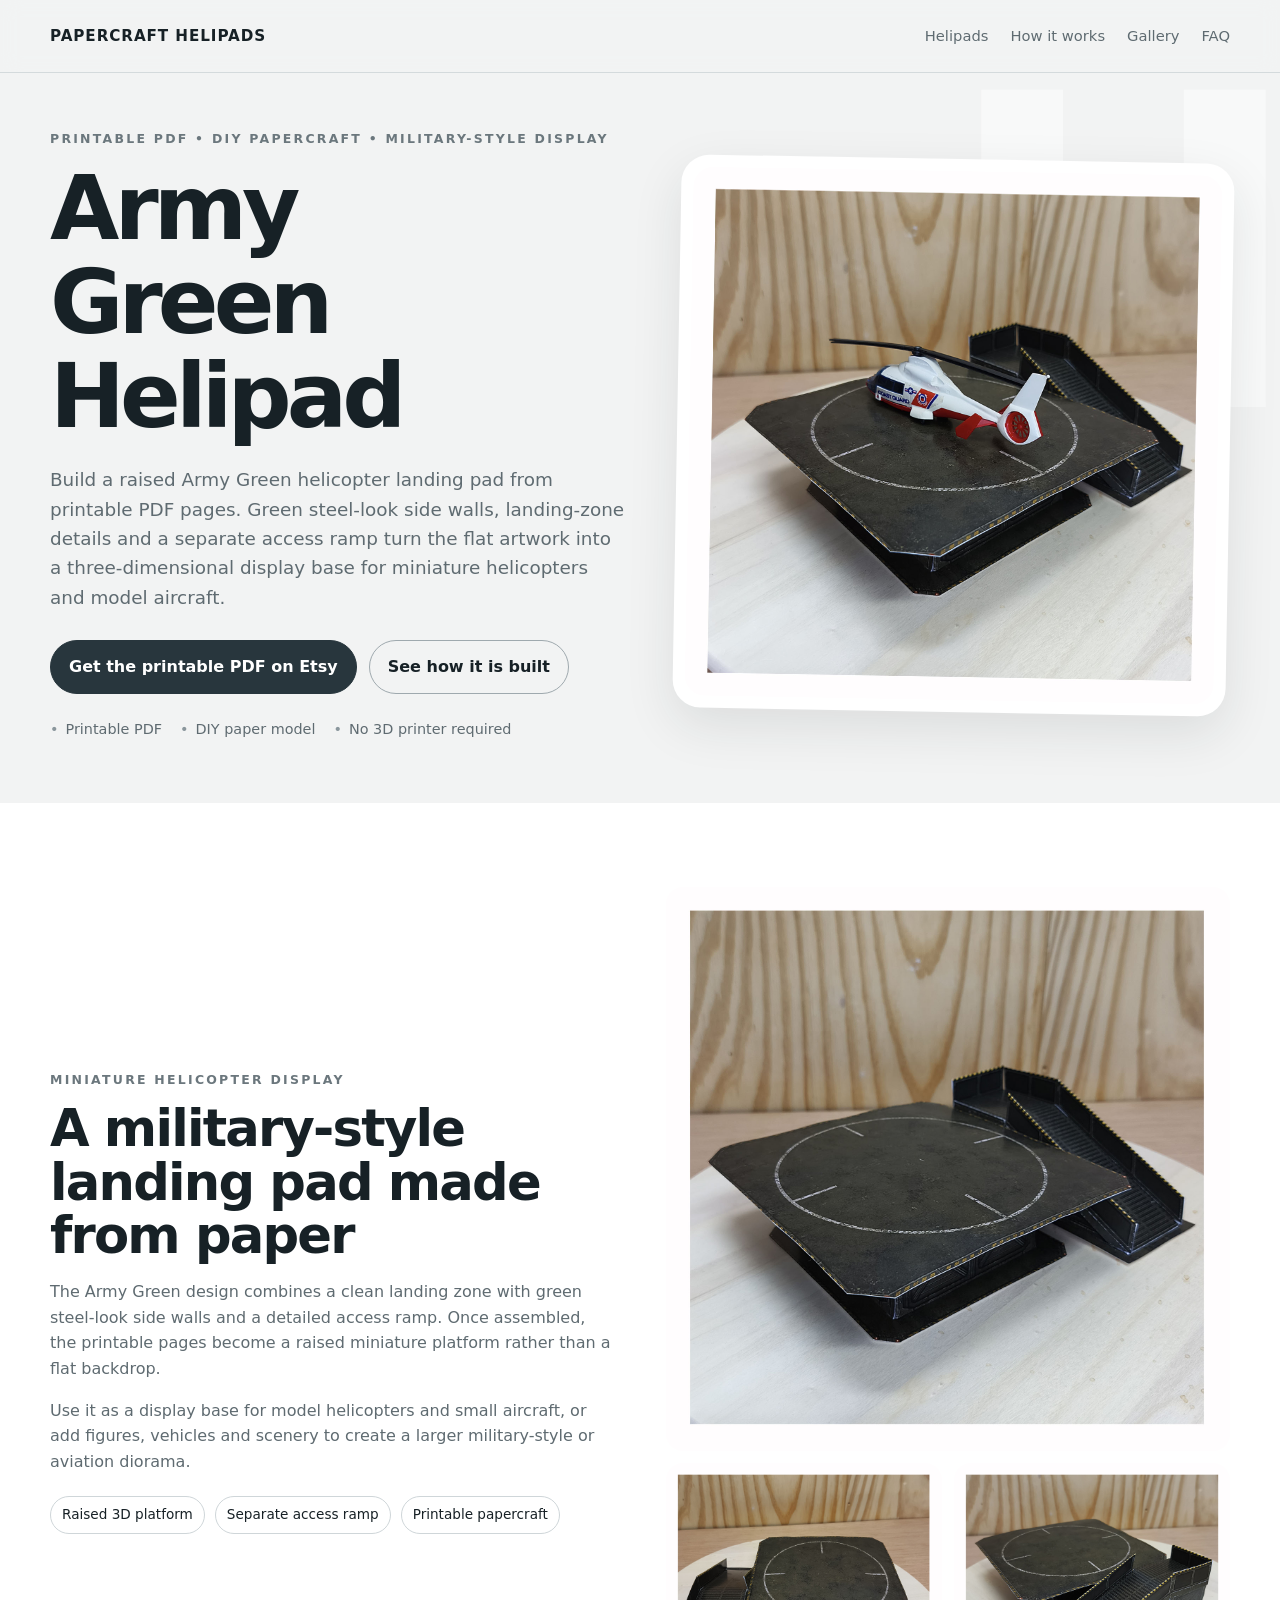
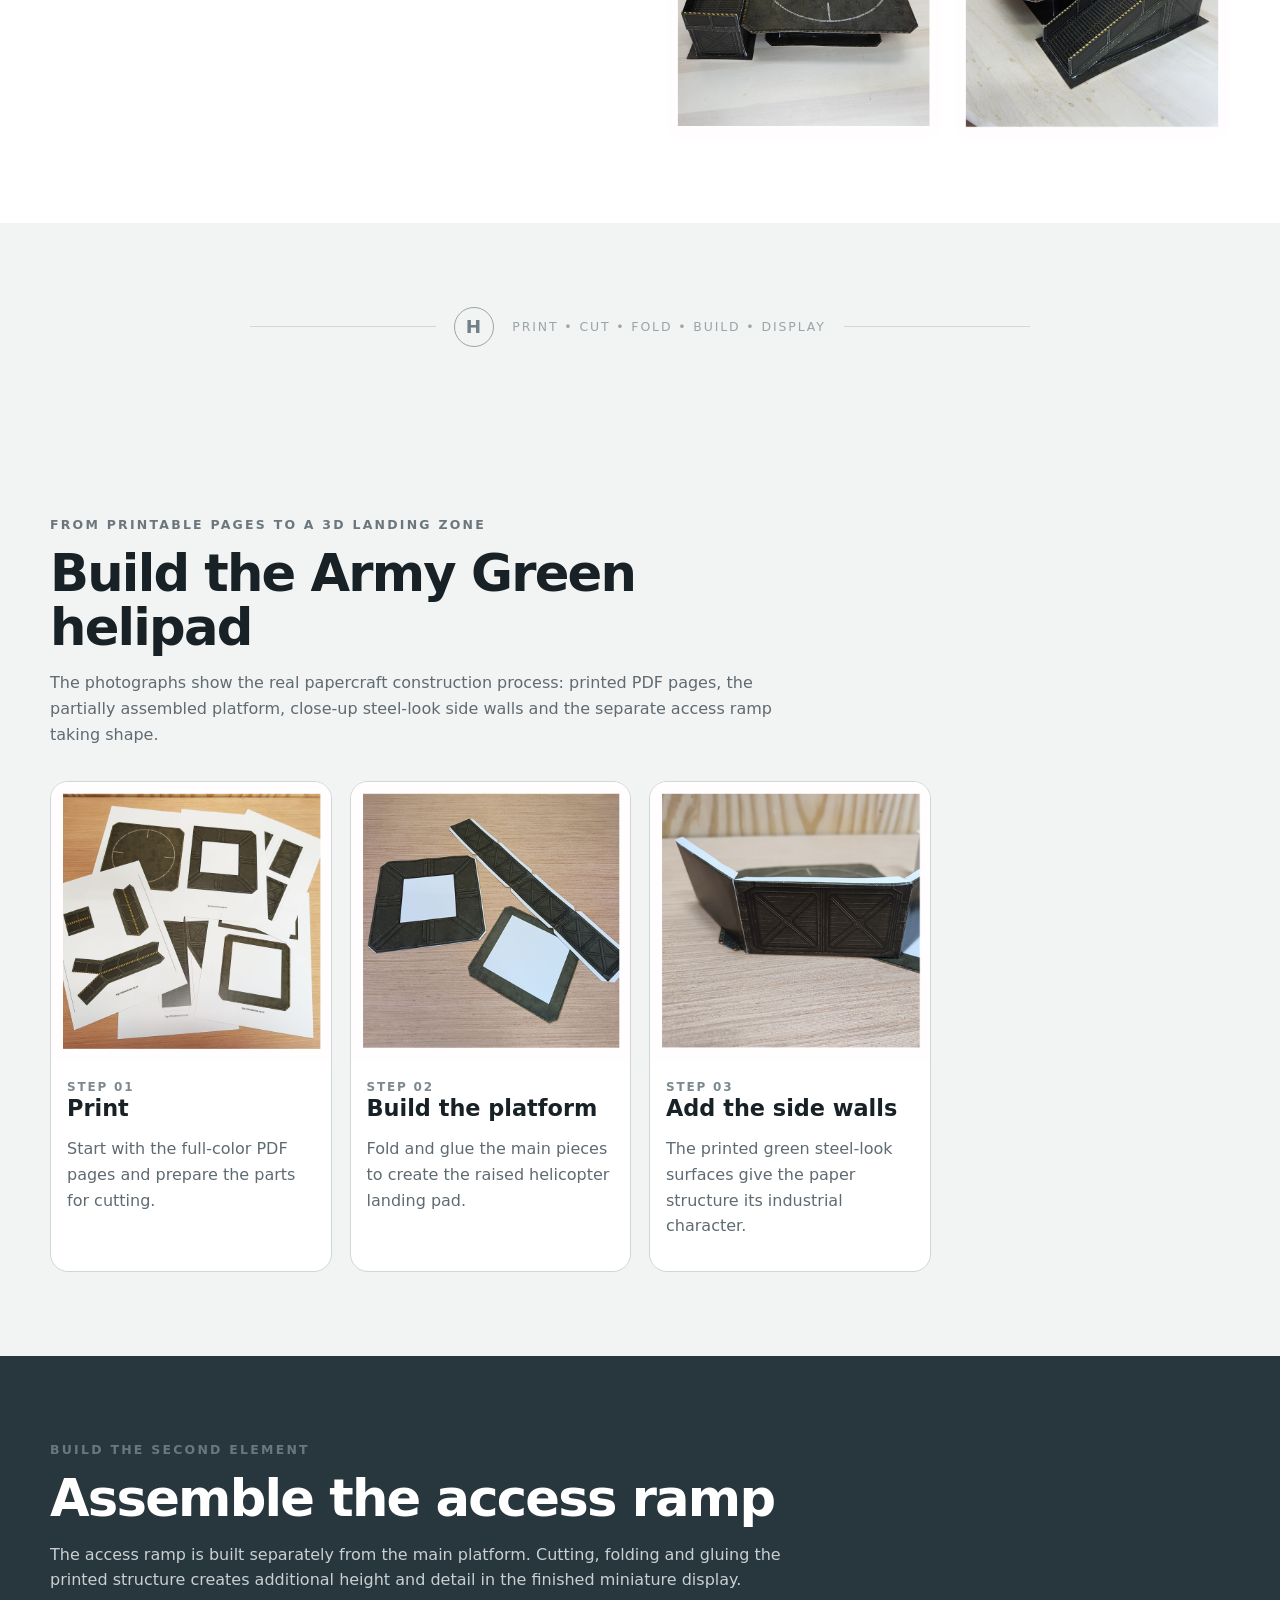
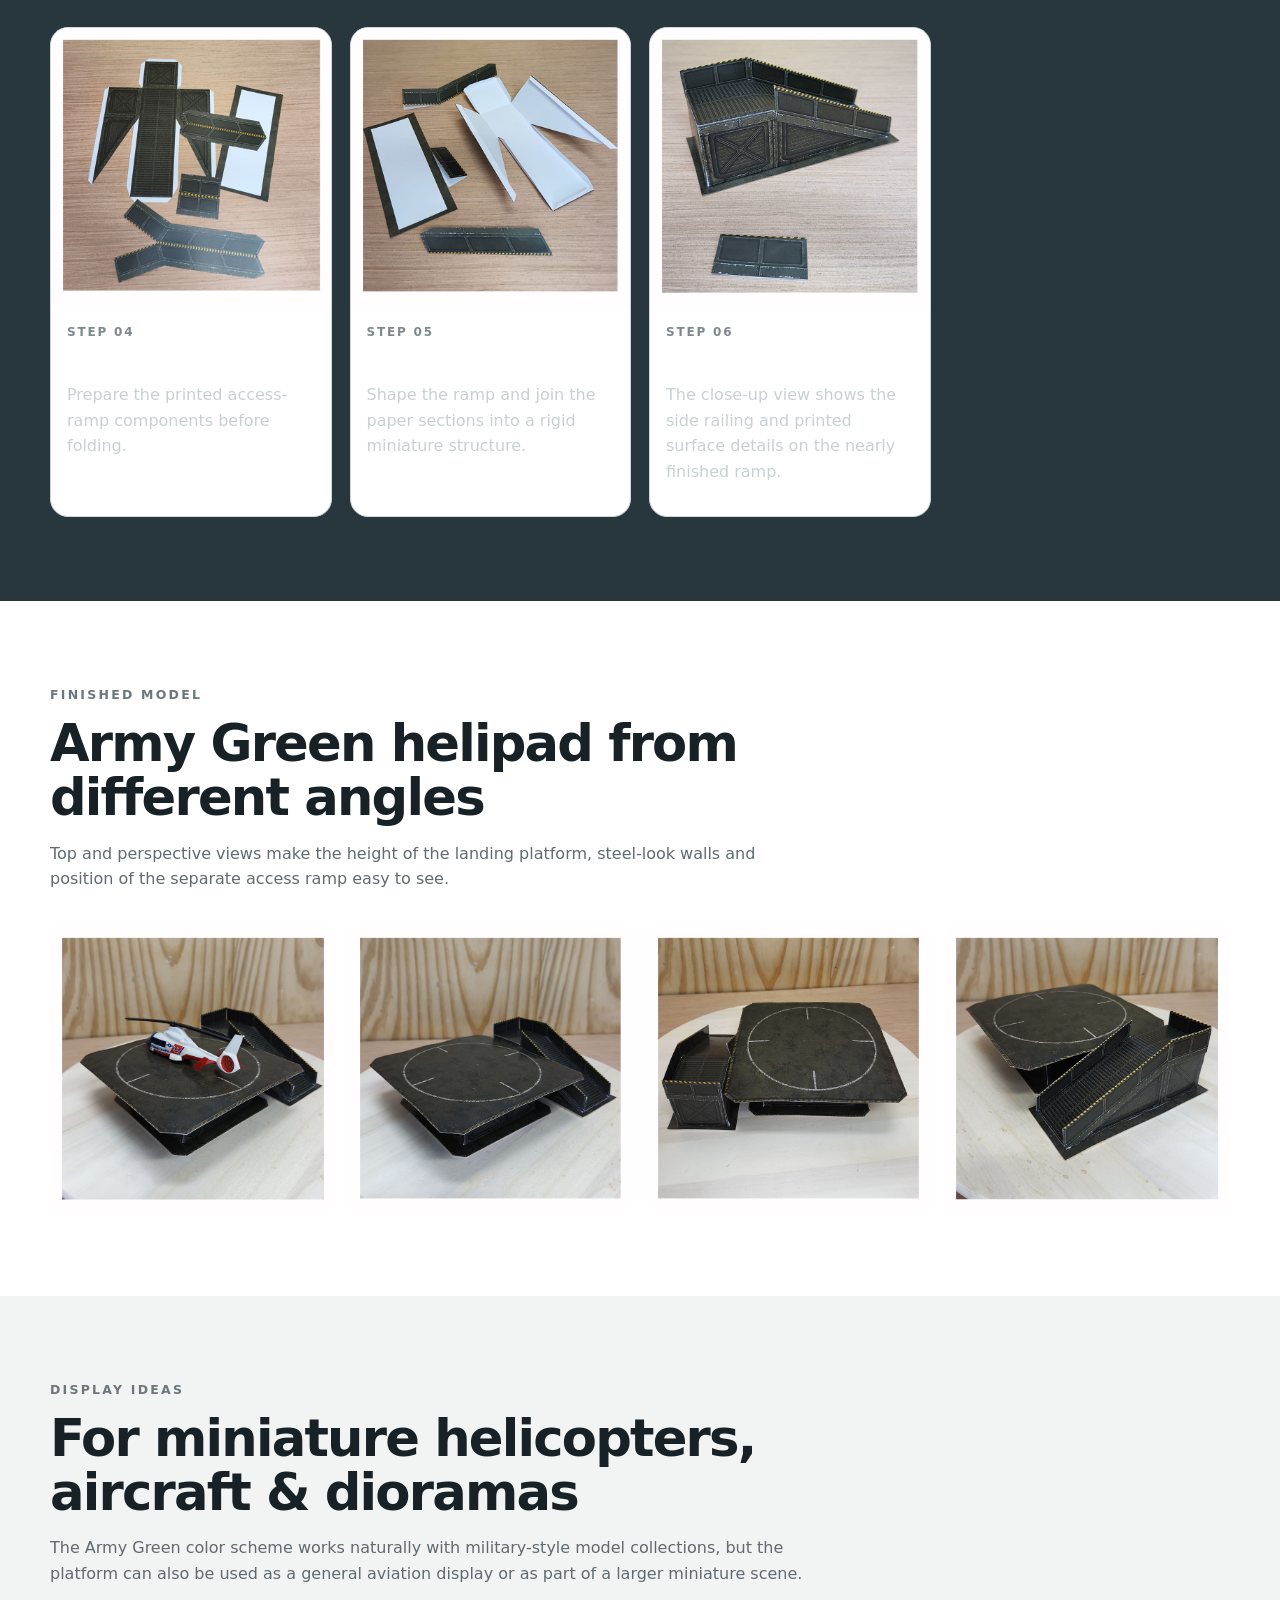
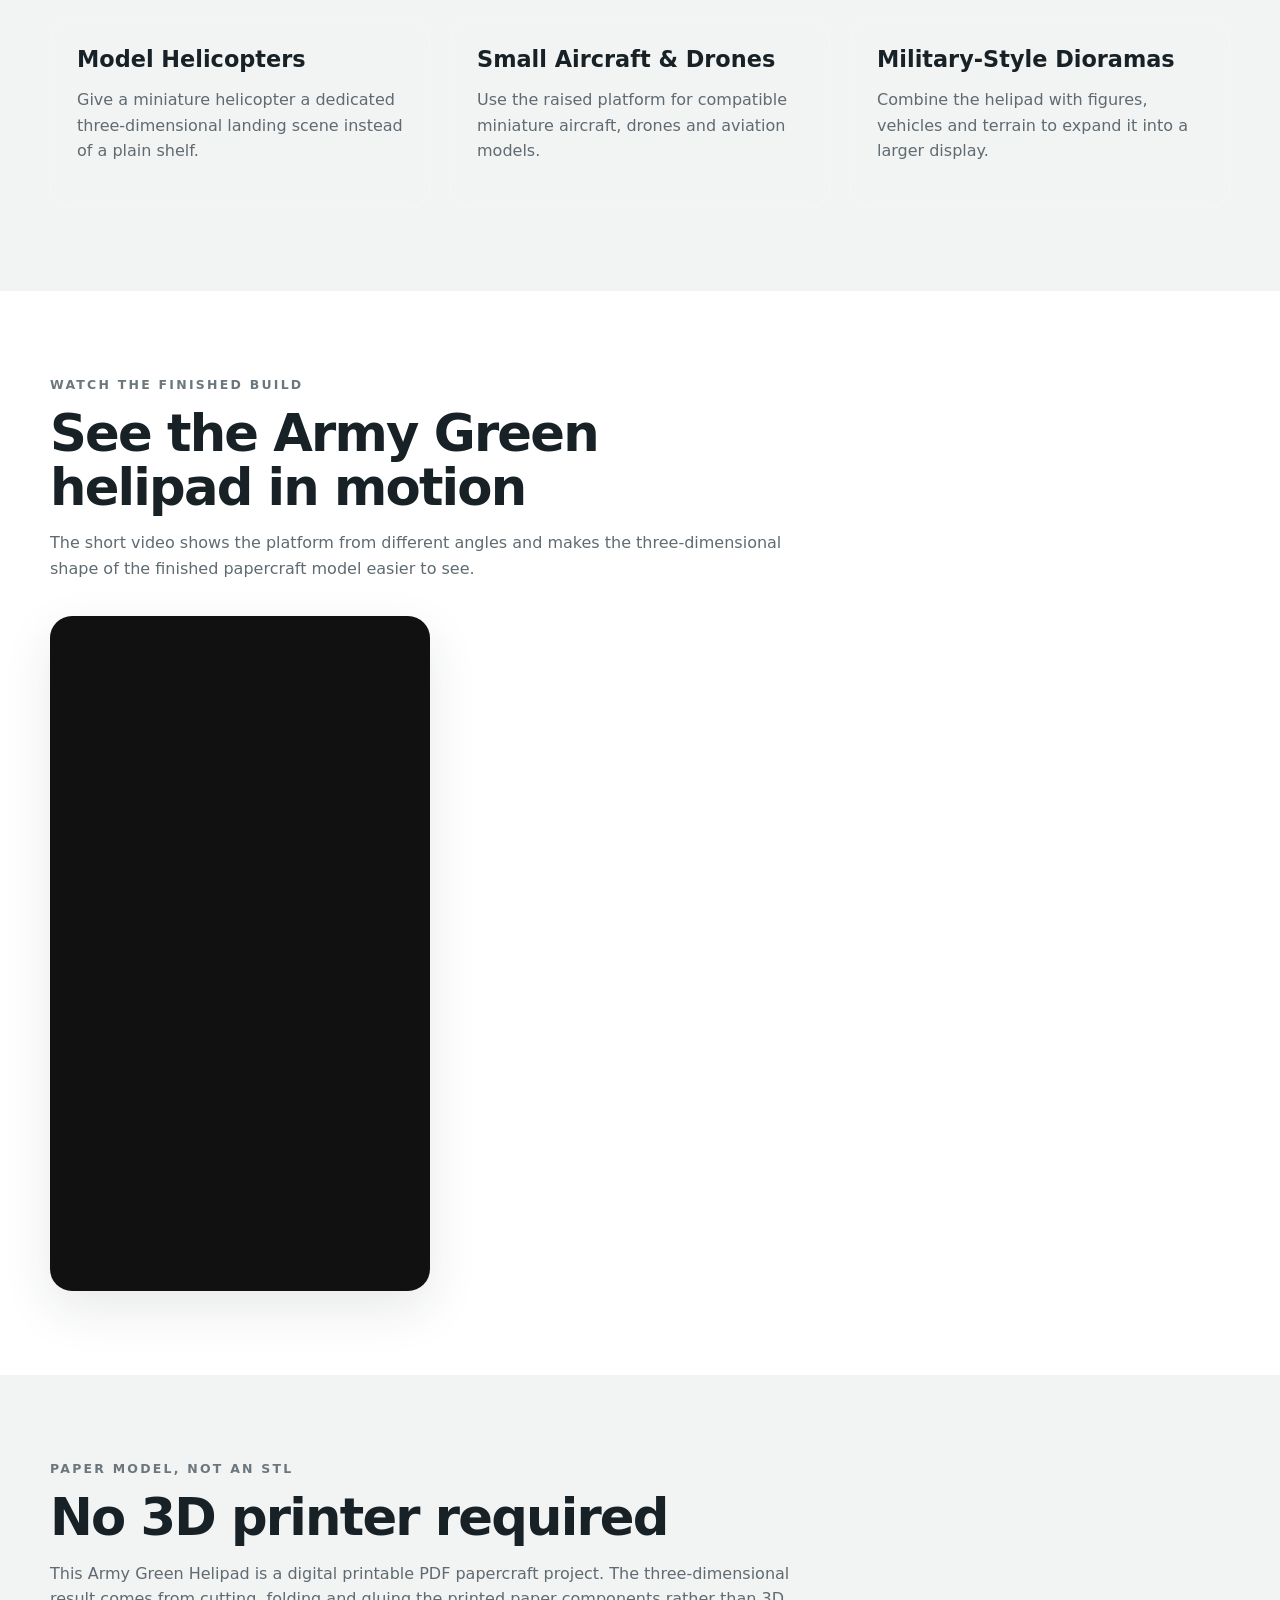
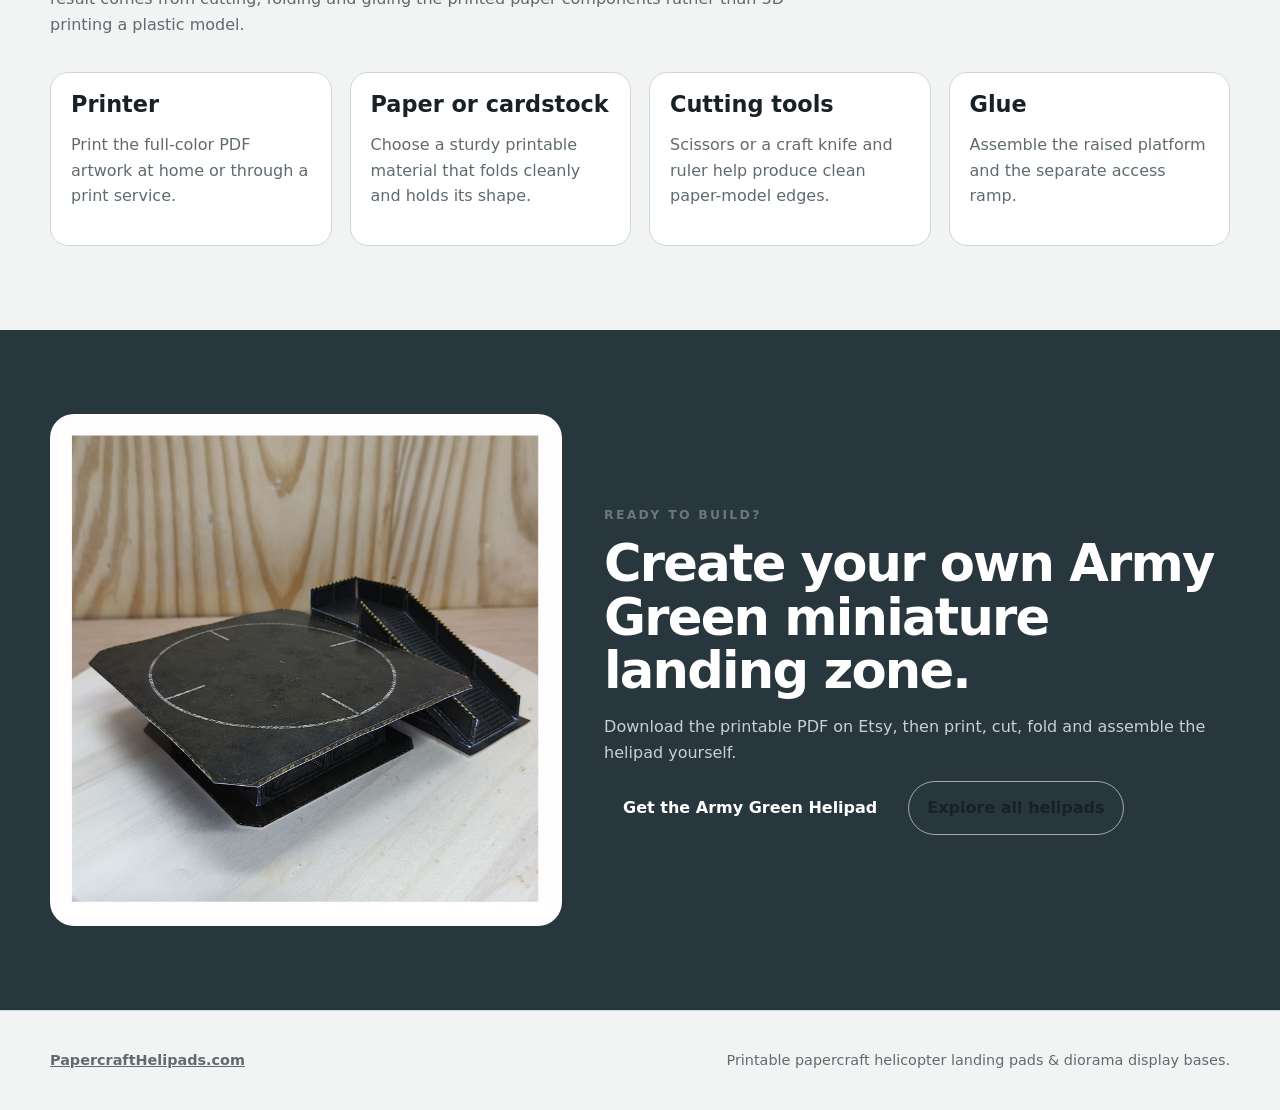
==== army-green-helipad.html @ 9b1f6179 "Add files via upload" ====
<!doctype html>
<html lang="en">
<head>
  <meta charset="utf-8">
  <meta name="viewport" content="width=device-width, initial-scale=1">
  <title>Army Green Helipad | Printable Military-Style Papercraft Landing Pad</title>
  <meta name="description" content="Build an Army Green printable papercraft helipad with a raised steel-look platform and access ramp. DIY miniature helicopter landing pad and display base.">
  <link rel="canonical" href="https://papercrafthelipads.com/army-green-helipad.html">
  <meta name="robots" content="index,follow,max-image-preview:large">
  <meta property="og:title" content="Army Green Helipad | Printable Papercraft Landing Pad">
  <meta property="og:description" content="Print, cut and build an Army Green military-style helipad for miniature helicopters, aircraft and diorama displays.">
  <meta property="og:type" content="article">
  <meta property="og:url" content="https://papercrafthelipads.com/army-green-helipad.html">
  <meta property="og:image" content="https://papercrafthelipads.com/army-green-helipad-diorama-helicopter.jpg">
  <link rel="stylesheet" href="styles.css">
</head>
<body>
<header class="site-header">
  <div class="container nav">
    <a class="brand" href="index.html">Papercraft Helipads</a>
    <nav class="nav-links" aria-label="Primary navigation">
      <a href="index.html#designs">Helipads</a>
      <a href="#build">How it works</a>
      <a href="#gallery">Gallery</a>
      <a href="index.html#faq">FAQ</a>
    </nav>
  </div>
</header>

<main id="top">
  <section class="hero">
    <div class="container hero-grid">
      <div>
        <p class="eyebrow">Printable PDF • DIY Papercraft • Military-Style Display</p>
        <h1>Army Green Helipad</h1>
        <p class="lead">Build a raised Army Green helicopter landing pad from printable PDF pages. Green steel-look side walls, landing-zone details and a separate access ramp turn the flat artwork into a three-dimensional display base for miniature helicopters and model aircraft.</p>
        <div class="actions">
          <a class="button" href="https://3dshoeboxdiorama.etsy.com/listing/4539599032/army-green-helipad-display-base" target="_blank" rel="noopener">Get the printable PDF on Etsy</a>
          <a class="button secondary" href="#build">See how it is built</a>
        </div>
        <div class="trust-row"><span>Printable PDF</span><span>DIY paper model</span><span>No 3D printer required</span></div>
      </div>
      <div class="hero-card">
        <img src="army-green-helipad-diorama-helicopter.jpg" alt="Completed Army Green helipad diorama with a red and white Coast Guard helicopter displayed on the landing platform" width="1600" height="1600" fetchpriority="high">
      </div>
    </div>
  </section>

  <section class="section white">
    <div class="container product">
      <div class="product-copy">
        <p class="eyebrow">Miniature helicopter display</p>
        <h2>A military-style landing pad made from paper</h2>
        <p class="muted">The Army Green design combines a clean landing zone with green steel-look side walls and a detailed access ramp. Once assembled, the printable pages become a raised miniature platform rather than a flat backdrop.</p>
        <p class="muted">Use it as a display base for model helicopters and small aircraft, or add figures, vehicles and scenery to create a larger military-style or aviation diorama.</p>
        <div class="specs"><span class="pill">Raised 3D platform</span><span class="pill">Separate access ramp</span><span class="pill">Printable papercraft</span></div>
      </div>
      <div class="product-media">
        <img class="feature" src="army-green-helicopter-display-base.jpg" alt="Completed Army Green helicopter display base with the access ramp positioned behind the raised helipad for a clear 3D view" loading="lazy" width="1600" height="1600">
        <img src="military-helipad-papercraft-top-view.jpg" alt="Top view of the completed Army Green military-style papercraft helipad and access ramp" loading="lazy" width="1600" height="1600">
        <img src="miniature-military-helicopter-landing-pad.jpg" alt="Completed miniature military-style helicopter landing pad with the raised platform and access ramp shown in a detailed 3D view" loading="lazy" width="1600" height="1600">
      </div>
    </div>
  </section>

  <div class="section"><div class="container helipad-divider"><span class="h-mark">H</span><span>Print • Cut • Fold • Build • Display</span></div></div>

  <section class="section" id="build">
    <div class="container">
      <div class="section-intro">
        <p class="eyebrow">From printable pages to a 3D landing zone</p>
        <h2>Build the Army Green helipad</h2>
        <p class="muted">The photographs show the real papercraft construction process: printed PDF pages, the partially assembled platform, close-up steel-look side walls and the separate access ramp taking shape.</p>
      </div>
      <div class="steps">
        <article class="step">
          <img src="diy-army-green-helipad-building-step-1.jpg" alt="Printed Army Green helipad PDF pages on a brown wooden desk ready for the DIY papercraft build" loading="lazy" width="1600" height="1600">
          <div class="step-copy"><div class="step-no">STEP 01</div><h3>Print</h3><p class="muted">Start with the full-color PDF pages and prepare the parts for cutting.</p></div>
        </article>
        <article class="step">
          <img src="diy-army-green-helipad-building-step-2.jpg" alt="Partially assembled Army Green papercraft helipad without the detachable access ramp" loading="lazy" width="1600" height="1600">
          <div class="step-copy"><div class="step-no">STEP 02</div><h3>Build the platform</h3><p class="muted">Fold and glue the main pieces to create the raised helicopter landing pad.</p></div>
        </article>
        <article class="step">
          <img src="diy-army-green-helipad-building-step-3.jpg" alt="Close-up of the partially assembled Army Green helipad showing the detailed steel-look side walls" loading="lazy" width="1600" height="1600">
          <div class="step-copy"><div class="step-no">STEP 03</div><h3>Add the side walls</h3><p class="muted">The printed green steel-look surfaces give the paper structure its industrial character.</p></div>
        </article>
      </div>
    </div>
  </section>

  <section class="section dark">
    <div class="container">
      <div class="section-intro">
        <p class="eyebrow">Build the second element</p>
        <h2>Assemble the access ramp</h2>
        <p class="muted">The access ramp is built separately from the main platform. Cutting, folding and gluing the printed structure creates additional height and detail in the finished miniature display.</p>
      </div>
      <div class="steps">
        <article class="step">
          <img src="diy-army-green-helipad-building-step-4.jpg" alt="Cut-out printable pieces for the Army Green helipad access ramp ready for folding and gluing" loading="lazy" width="1600" height="1600">
          <div class="step-copy"><div class="step-no">STEP 04</div><h3>Cut the ramp parts</h3><p class="muted">Prepare the printed access-ramp components before folding.</p></div>
        </article>
        <article class="step">
          <img src="diy-army-green-helipad-building-step-5.jpg" alt="Army Green helipad access ramp partially folded and glued during the papercraft build" loading="lazy" width="1600" height="1600">
          <div class="step-copy"><div class="step-no">STEP 05</div><h3>Fold & glue</h3><p class="muted">Shape the ramp and join the paper sections into a rigid miniature structure.</p></div>
        </article>
        <article class="step">
          <img src="diy-army-green-helipad-building-step-6.jpg" alt="Close-up of the nearly completed Army Green access ramp showing the detailed side railing" loading="lazy" width="1600" height="1600">
          <div class="step-copy"><div class="step-no">STEP 06</div><h3>Finish the details</h3><p class="muted">The close-up view shows the side railing and printed surface details on the nearly finished ramp.</p></div>
        </article>
      </div>
    </div>
  </section>

  <section class="section white" id="gallery">
    <div class="container">
      <div class="section-intro">
        <p class="eyebrow">Finished model</p>
        <h2>Army Green helipad from different angles</h2>
        <p class="muted">Top and perspective views make the height of the landing platform, steel-look walls and position of the separate access ramp easy to see.</p>
      </div>
      <div class="gallery">
        <img src="army-green-helipad-diorama-helicopter.jpg" alt="Completed Army Green helipad diorama with a red and white Coast Guard helicopter displayed on the landing platform" loading="lazy" width="1600" height="1600">
        <img src="army-green-helicopter-display-base.jpg" alt="Completed Army Green helicopter display base with the access ramp positioned behind the raised helipad for a clear 3D view" loading="lazy" width="1600" height="1600">
        <img src="military-helipad-papercraft-top-view.jpg" alt="Top view of the completed Army Green military-style papercraft helipad and access ramp" loading="lazy" width="1600" height="1600">
        <img src="miniature-military-helicopter-landing-pad.jpg" alt="Completed miniature military-style helicopter landing pad with the raised platform and access ramp shown in a detailed 3D view" loading="lazy" width="1600" height="1600">
      </div>
    </div>
  </section>

  <section class="section">
    <div class="container">
      <div class="section-intro">
        <p class="eyebrow">Display ideas</p>
        <h2>For miniature helicopters, aircraft & dioramas</h2>
        <p class="muted">The Army Green color scheme works naturally with military-style model collections, but the platform can also be used as a general aviation display or as part of a larger miniature scene.</p>
      </div>
      <div class="application-grid">
        <div class="application"><h3>Model Helicopters</h3><p class="muted">Give a miniature helicopter a dedicated three-dimensional landing scene instead of a plain shelf.</p></div>
        <div class="application"><h3>Small Aircraft & Drones</h3><p class="muted">Use the raised platform for compatible miniature aircraft, drones and aviation models.</p></div>
        <div class="application"><h3>Military-Style Dioramas</h3><p class="muted">Combine the helipad with figures, vehicles and terrain to expand it into a larger display.</p></div>
      </div>
    </div>
  </section>

  <section class="section white">
    <div class="container">
      <div class="section-intro">
        <p class="eyebrow">Watch the finished build</p>
        <h2>See the Army Green helipad in motion</h2>
        <p class="muted">The short video shows the platform from different angles and makes the three-dimensional shape of the finished papercraft model easier to see.</p>
      </div>
      <div class="video-grid">
        <div class="video"><iframe src="https://www.youtube.com/embed/4K7mJKubByY" title="Army Green Helipad printable papercraft display video" loading="lazy" allowfullscreen></iframe></div>
      </div>
    </div>
  </section>

  <section class="section">
    <div class="container">
      <div class="section-intro">
        <p class="eyebrow">Paper model, not an STL</p>
        <h2>No 3D printer required</h2>
        <p class="muted">This Army Green Helipad is a digital printable PDF papercraft project. The three-dimensional result comes from cutting, folding and gluing the printed paper components rather than 3D printing a plastic model.</p>
      </div>
      <div class="tools">
        <div class="tool"><h3>Printer</h3><p class="muted">Print the full-color PDF artwork at home or through a print service.</p></div>
        <div class="tool"><h3>Paper or cardstock</h3><p class="muted">Choose a sturdy printable material that folds cleanly and holds its shape.</p></div>
        <div class="tool"><h3>Cutting tools</h3><p class="muted">Scissors or a craft knife and ruler help produce clean paper-model edges.</p></div>
        <div class="tool"><h3>Glue</h3><p class="muted">Assemble the raised platform and the separate access ramp.</p></div>
      </div>
    </div>
  </section>

  <section class="section dark">
    <div class="container final-cta">
      <img src="army-green-helicopter-display-base.jpg" alt="Completed Army Green papercraft helicopter display base with raised platform and access ramp" loading="lazy" width="1600" height="1600">
      <div>
        <p class="eyebrow">Ready to build?</p>
        <h2>Create your own Army Green miniature landing zone.</h2>
        <p class="muted">Download the printable PDF on Etsy, then print, cut, fold and assemble the helipad yourself.</p>
        <div class="actions">
          <a class="button" href="https://3dshoeboxdiorama.etsy.com/listing/4539599032/army-green-helipad-display-base" target="_blank" rel="noopener">Get the Army Green Helipad</a>
          <a class="button secondary" href="index.html">Explore all helipads</a>
        </div>
      </div>
    </div>
  </section>
</main>

<footer class="site-footer">
  <div class="container footer-row">
    <strong><a href="index.html">PapercraftHelipads.com</a></strong>
    <span>Printable papercraft helicopter landing pads & diorama display bases.</span>
  </div>
</footer>
</body>
</html>
---- styles.css ----
:root{
  --bg:#F2F3F3;
  --surface:#ffffff;
  --ink:#172126;
  --muted:#5f6b71;
  --line:#cfd6d9;
  --accent:#e6b64f;
  --deep:#28363d;
  --max:1180px;
  --radius:22px;
  --shadow:0 18px 50px rgba(25,36,42,.10);
}
*{box-sizing:border-box}
html{scroll-behavior:smooth}
body{margin:0;font-family:Inter,ui-sans-serif,system-ui,-apple-system,BlinkMacSystemFont,"Segoe UI",sans-serif;background:var(--bg);color:var(--ink);line-height:1.6}
a{color:inherit}
img{display:block;max-width:100%;height:auto}
.container{width:min(var(--max),calc(100% - 32px));margin:0 auto}
.site-header{position:sticky;top:0;z-index:20;background:rgba(242,243,243,.92);backdrop-filter:blur(10px);border-bottom:1px solid rgba(207,214,217,.85)}
.nav{min-height:72px;display:flex;align-items:center;justify-content:space-between;gap:28px}
.brand{font-weight:900;letter-spacing:.06em;text-transform:uppercase;text-decoration:none;font-size:.95rem}
.nav-links{display:flex;gap:22px;flex-wrap:wrap;font-size:.92rem}
.nav-links a{text-decoration:none;color:var(--muted)}
.nav-links a:hover{color:var(--ink)}
.hero{padding:56px 0 62px;position:relative;overflow:hidden}
.hero:after{content:"H";position:absolute;right:-2vw;top:10px;font-size:min(34vw,440px);line-height:.8;font-weight:900;color:rgba(255,255,255,.52);z-index:-1}
.hero-grid{display:grid;grid-template-columns:1.02fr .98fr;gap:52px;align-items:center}
.eyebrow{text-transform:uppercase;letter-spacing:.18em;font-weight:800;font-size:.78rem;color:#6b777d;margin:0 0 12px}
h1,h2,h3{line-height:1.05;margin-top:0}
h1{font-size:clamp(3.1rem,7vw,6.4rem);letter-spacing:-.055em;margin-bottom:22px;max-width:8ch}
h2{font-size:clamp(2rem,4vw,3.6rem);letter-spacing:-.035em;margin-bottom:16px}
h3{font-size:1.4rem;margin-bottom:10px}
.lead{font-size:1.15rem;color:var(--muted);max-width:650px;margin-bottom:28px}
.actions{display:flex;gap:12px;flex-wrap:wrap}
.button{display:inline-flex;align-items:center;justify-content:center;gap:8px;padding:13px 18px;border-radius:999px;background:var(--deep);color:#fff;text-decoration:none;font-weight:800;border:1px solid var(--deep)}
.button.secondary{background:transparent;color:var(--ink);border-color:#9fa9ae}
.button:hover{transform:translateY(-1px)}
.hero-card{background:var(--surface);padding:12px;border-radius:28px;box-shadow:var(--shadow);transform:rotate(1deg)}
.hero-card img{border-radius:20px;aspect-ratio:1/1;object-fit:cover}
.trust-row{display:flex;gap:18px;flex-wrap:wrap;margin-top:24px;color:var(--muted);font-size:.9rem}
.trust-row span:before{content:"•";margin-right:7px;color:#8a969c}
.section{padding:84px 0}
.section.white{background:var(--surface)}
.section.dark{background:var(--deep);color:#fff}
.section.dark .muted{color:#c8d0d4}
.section-intro{max-width:760px;margin-bottom:34px}
.muted{color:var(--muted)}
.design-grid{display:grid;grid-template-columns:repeat(3,1fr);gap:22px}
.card{background:var(--surface);border:1px solid var(--line);border-radius:var(--radius);overflow:hidden;box-shadow:0 8px 22px rgba(25,36,42,.05)}
.card img{aspect-ratio:1/1;object-fit:cover}
.card-body{padding:22px}
.card-kicker{font-size:.74rem;text-transform:uppercase;letter-spacing:.15em;font-weight:800;color:#768288}
.card p{color:var(--muted);margin-bottom:18px}
.product{display:grid;grid-template-columns:1fr 1fr;gap:52px;align-items:center}
.product.reverse .product-copy{order:2}
.product.reverse .product-media{order:1}
.product-media{display:grid;grid-template-columns:1fr 1fr;gap:12px}
.product-media .feature{grid-column:1/-1}
.product-media img{border-radius:18px;background:var(--bg);aspect-ratio:1/1;object-fit:cover}
.specs{display:flex;flex-wrap:wrap;gap:10px;margin:22px 0}
.pill{border:1px solid var(--line);border-radius:999px;padding:7px 11px;font-size:.85rem;background:rgba(255,255,255,.65)}
.helipad-divider{display:flex;align-items:center;gap:18px;margin:0 auto;max-width:780px;color:#9aa5aa;font-size:.78rem;letter-spacing:.15em;text-transform:uppercase}
.helipad-divider:before,.helipad-divider:after{content:"";height:1px;flex:1;background:var(--line)}
.h-mark{width:40px;height:40px;border:1px solid #9aa5aa;border-radius:50%;display:grid;place-items:center;font-weight:900;font-size:1.15rem;color:#728087}
.steps{display:grid;grid-template-columns:repeat(4,1fr);gap:18px}
.step{background:var(--surface);border-radius:18px;overflow:hidden;border:1px solid var(--line)}
.step img{aspect-ratio:1/1;object-fit:cover}
.step-copy{padding:16px}
.step-no{font-size:.75rem;font-weight:900;letter-spacing:.15em;color:#7d898f}
.application-grid{display:grid;grid-template-columns:repeat(3,1fr);gap:20px}
.application{padding:26px;border:1px solid rgba(255,255,255,.18);border-radius:20px;background:rgba(255,255,255,.05)}
.gallery{display:grid;grid-template-columns:repeat(4,1fr);gap:12px}
.gallery img{aspect-ratio:1/1;object-fit:cover;border-radius:15px;background:#fff}
.video-grid{display:grid;grid-template-columns:repeat(3,1fr);gap:20px}
.video{background:#111;border-radius:22px;overflow:hidden;aspect-ratio:9/16;box-shadow:var(--shadow)}
.video iframe{width:100%;height:100%;border:0}
.tools{display:grid;grid-template-columns:repeat(4,1fr);gap:18px}
.tool{background:var(--surface);border:1px solid var(--line);border-radius:18px;padding:20px}
.faq{display:grid;gap:12px;max-width:900px}
details{background:var(--surface);border:1px solid var(--line);border-radius:16px;padding:17px 20px}
summary{font-weight:800;cursor:pointer}
details p{color:var(--muted);margin-bottom:0}
.final-cta{display:grid;grid-template-columns:.9fr 1.1fr;gap:42px;align-items:center}
.final-cta img{border-radius:24px;background:#fff}
.site-footer{padding:38px 0;border-top:1px solid var(--line);color:var(--muted);font-size:.9rem}
.footer-row{display:flex;justify-content:space-between;gap:20px;flex-wrap:wrap}
@media (max-width:900px){
  .hero-grid,.product,.final-cta{grid-template-columns:1fr}
  .product.reverse .product-copy,.product.reverse .product-media{order:initial}
  .design-grid,.video-grid{grid-template-columns:1fr}
  .steps,.gallery,.tools{grid-template-columns:repeat(2,1fr)}
  .application-grid{grid-template-columns:1fr}
  .hero{padding-top:34px}
  h1{max-width:10ch}
}
@media (max-width:600px){
  .nav{align-items:flex-start;padding:18px 0;flex-direction:column}
  .nav-links{gap:14px}
  .section{padding:62px 0}
  .product-media{grid-template-columns:1fr}
  .product-media .feature{grid-column:auto}
  .steps,.gallery,.tools{grid-template-columns:1fr}
}
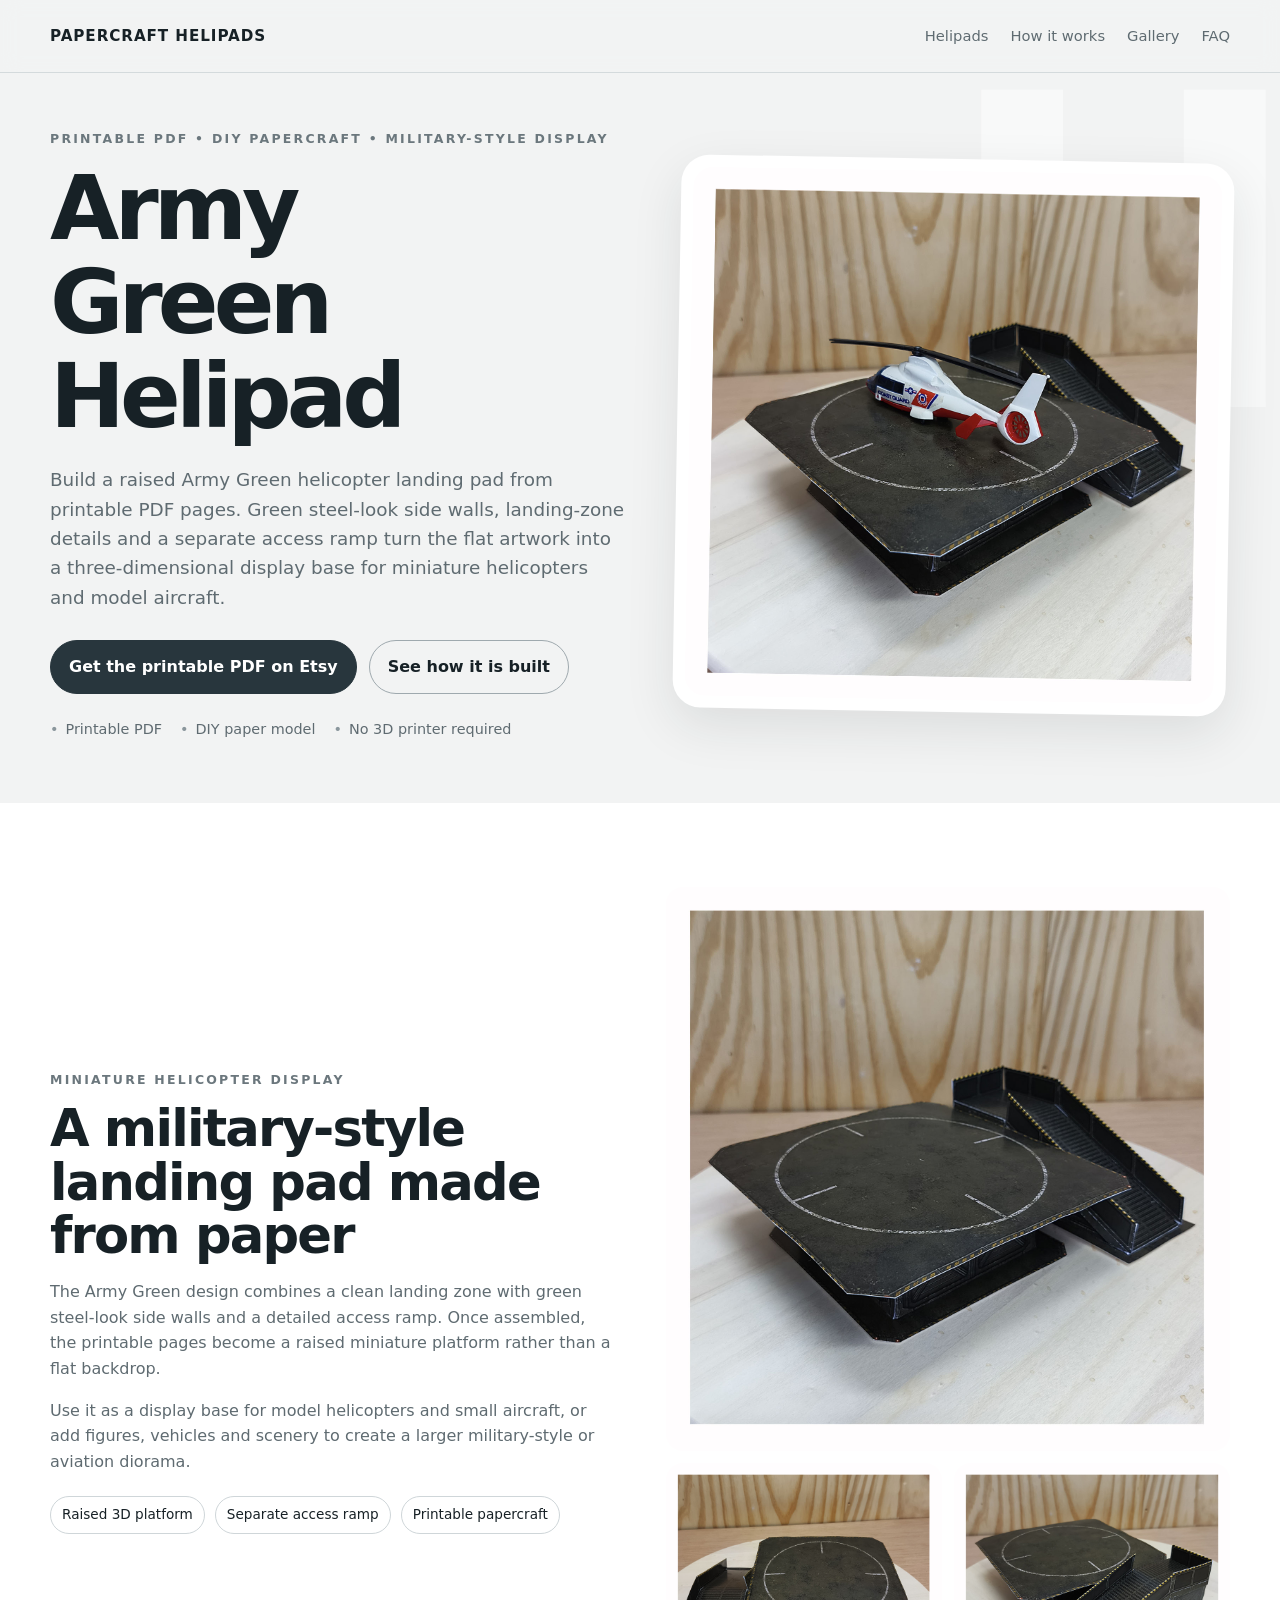
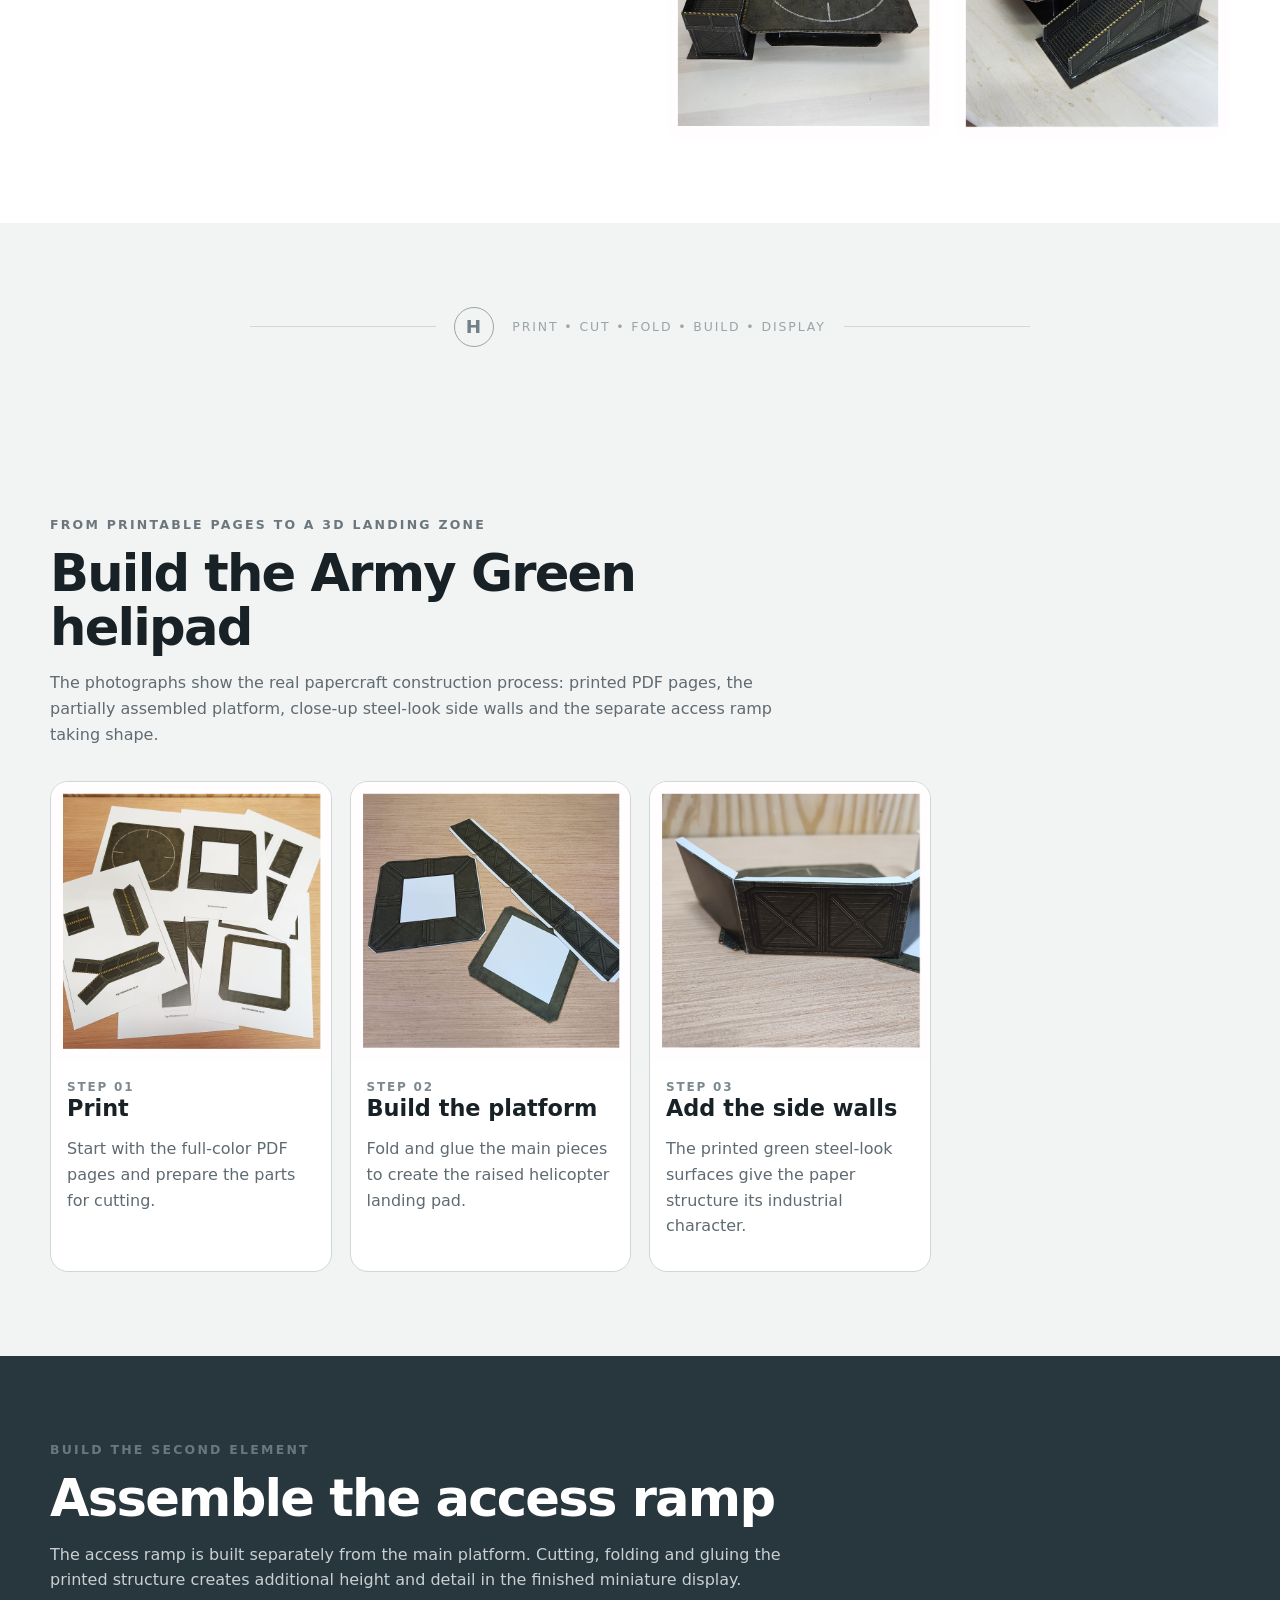
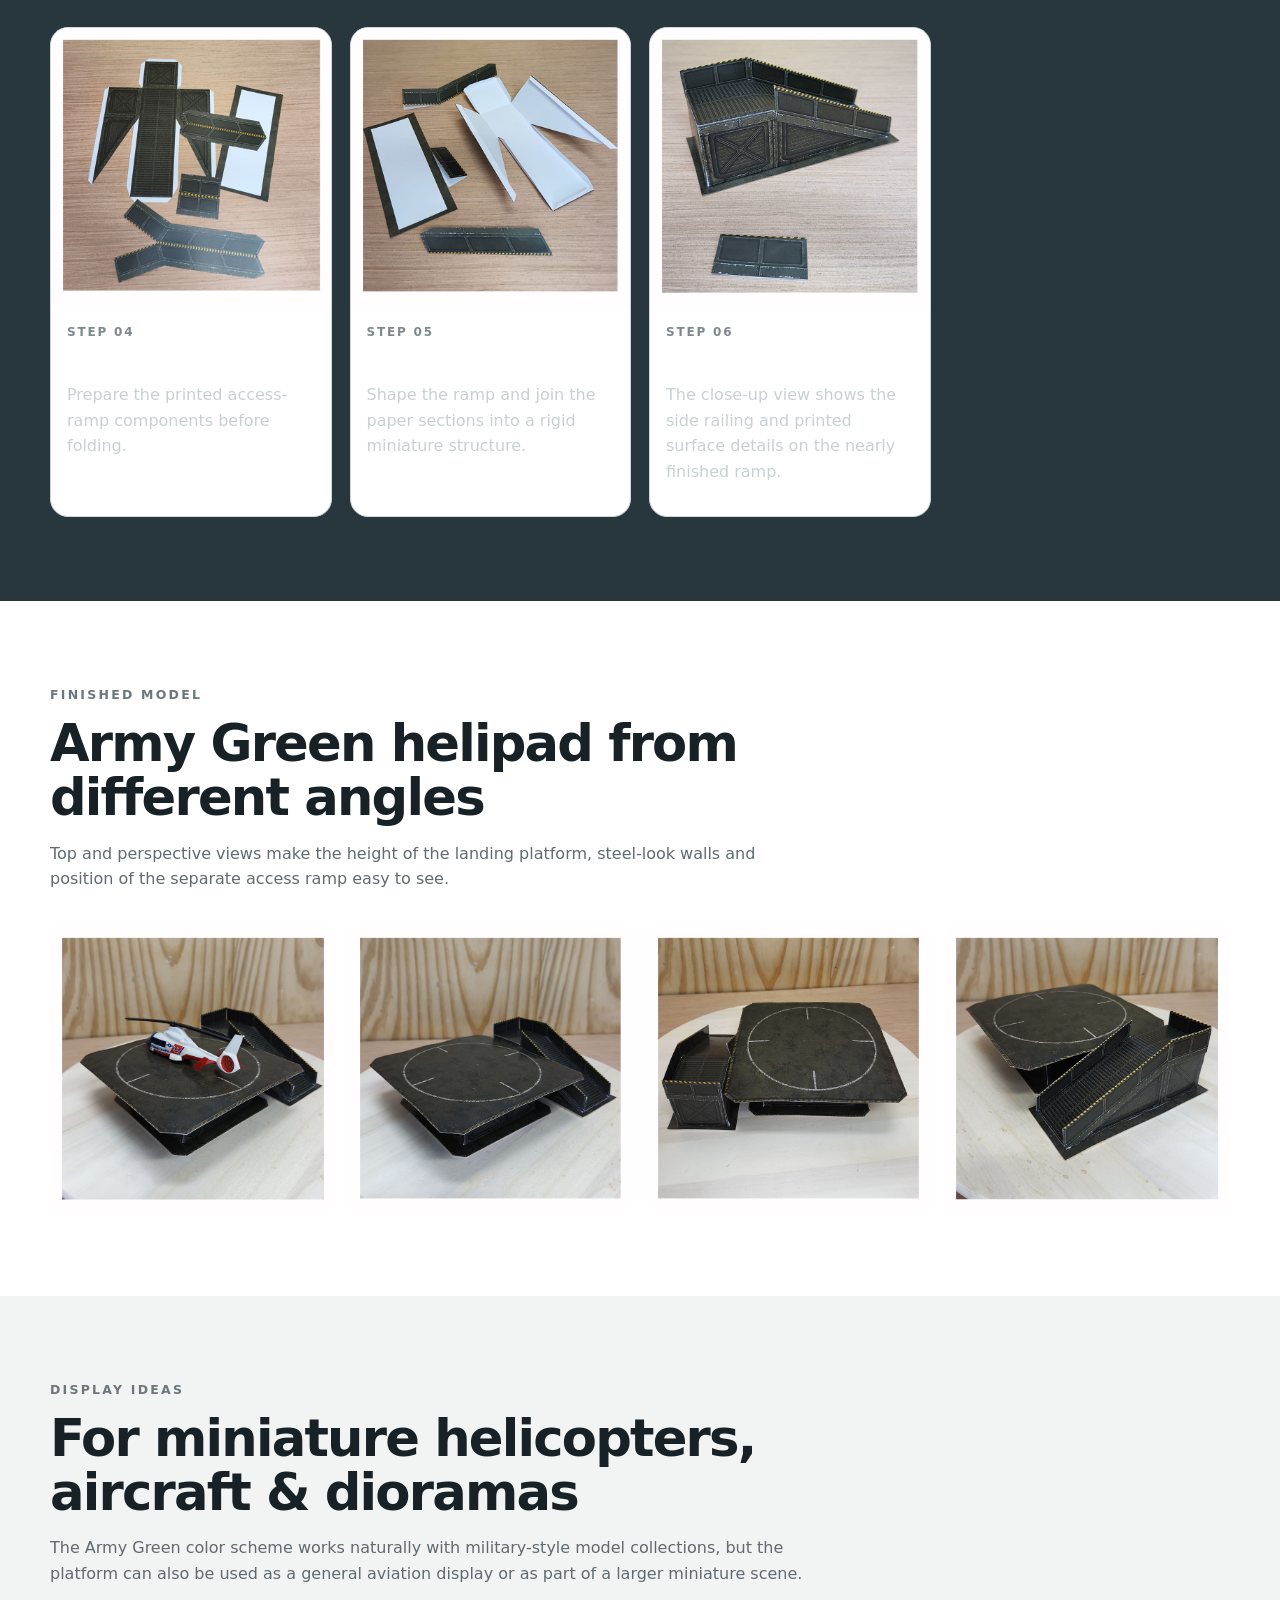
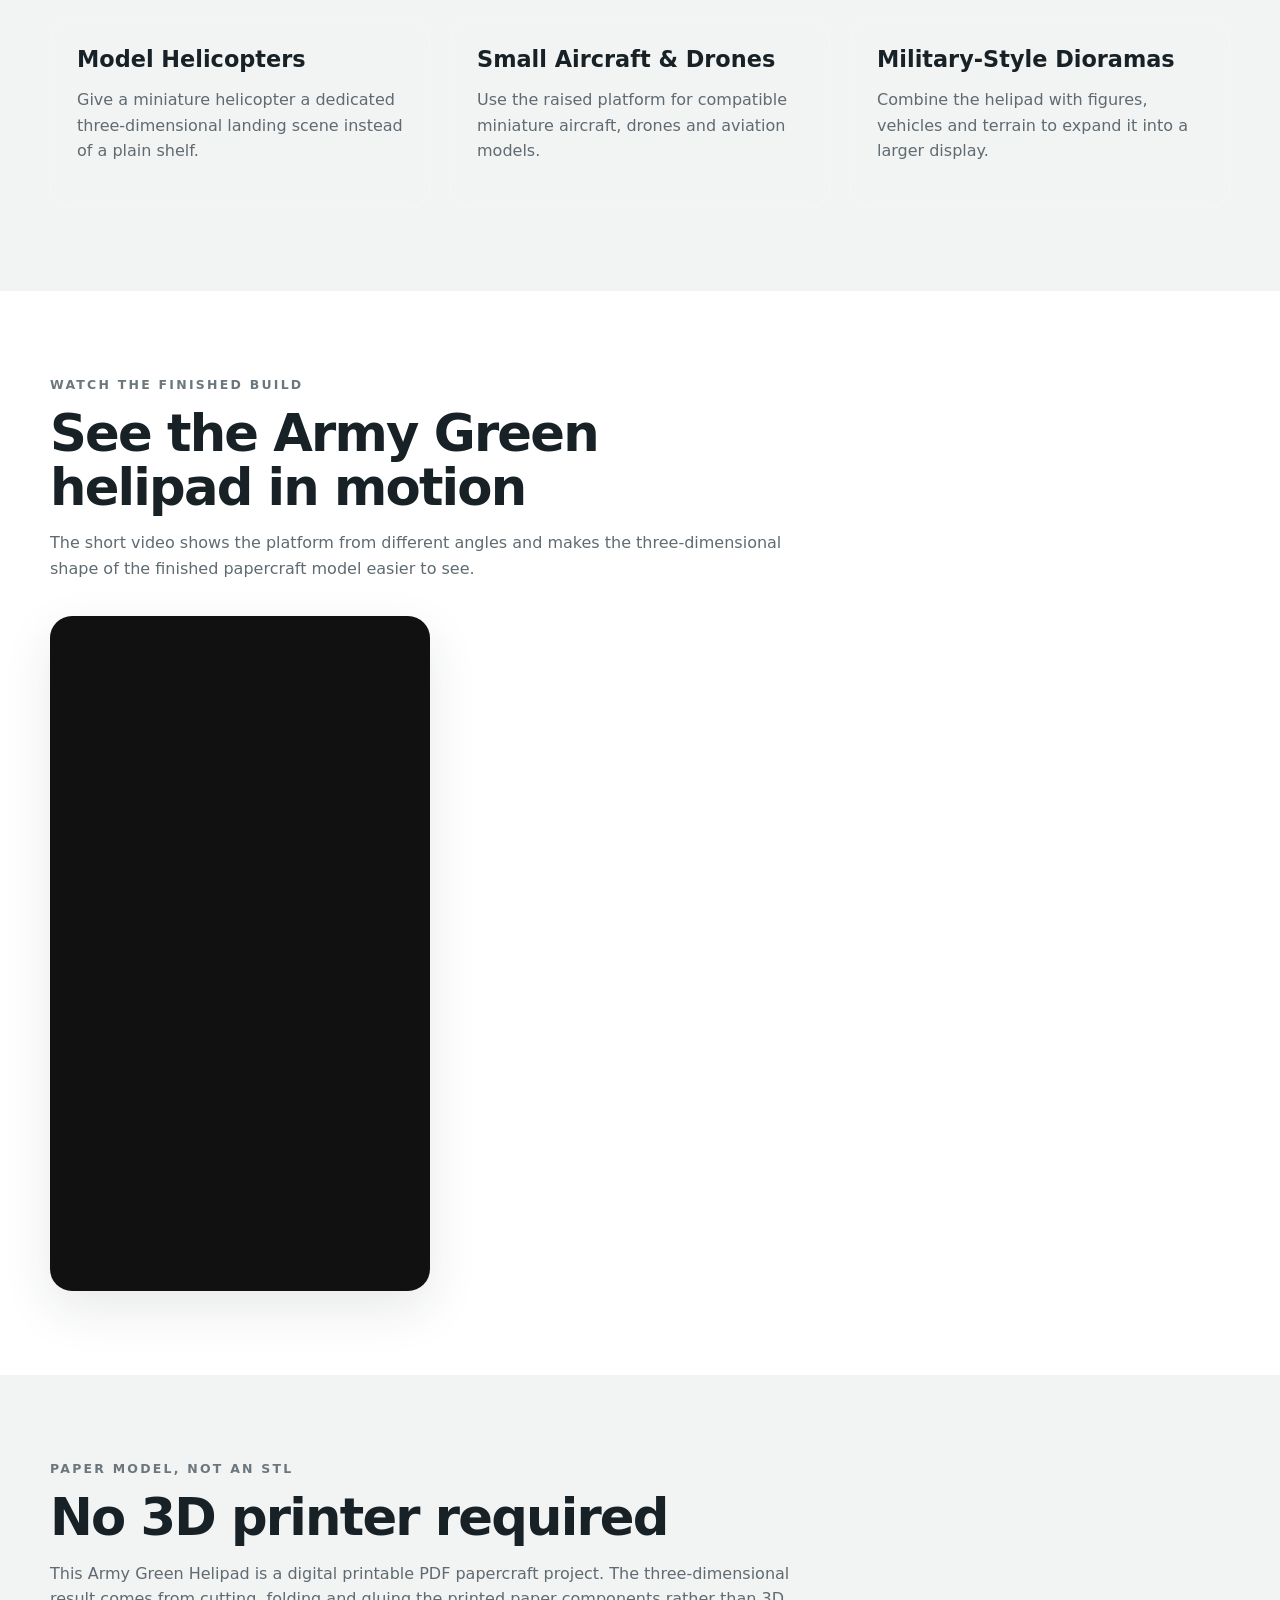
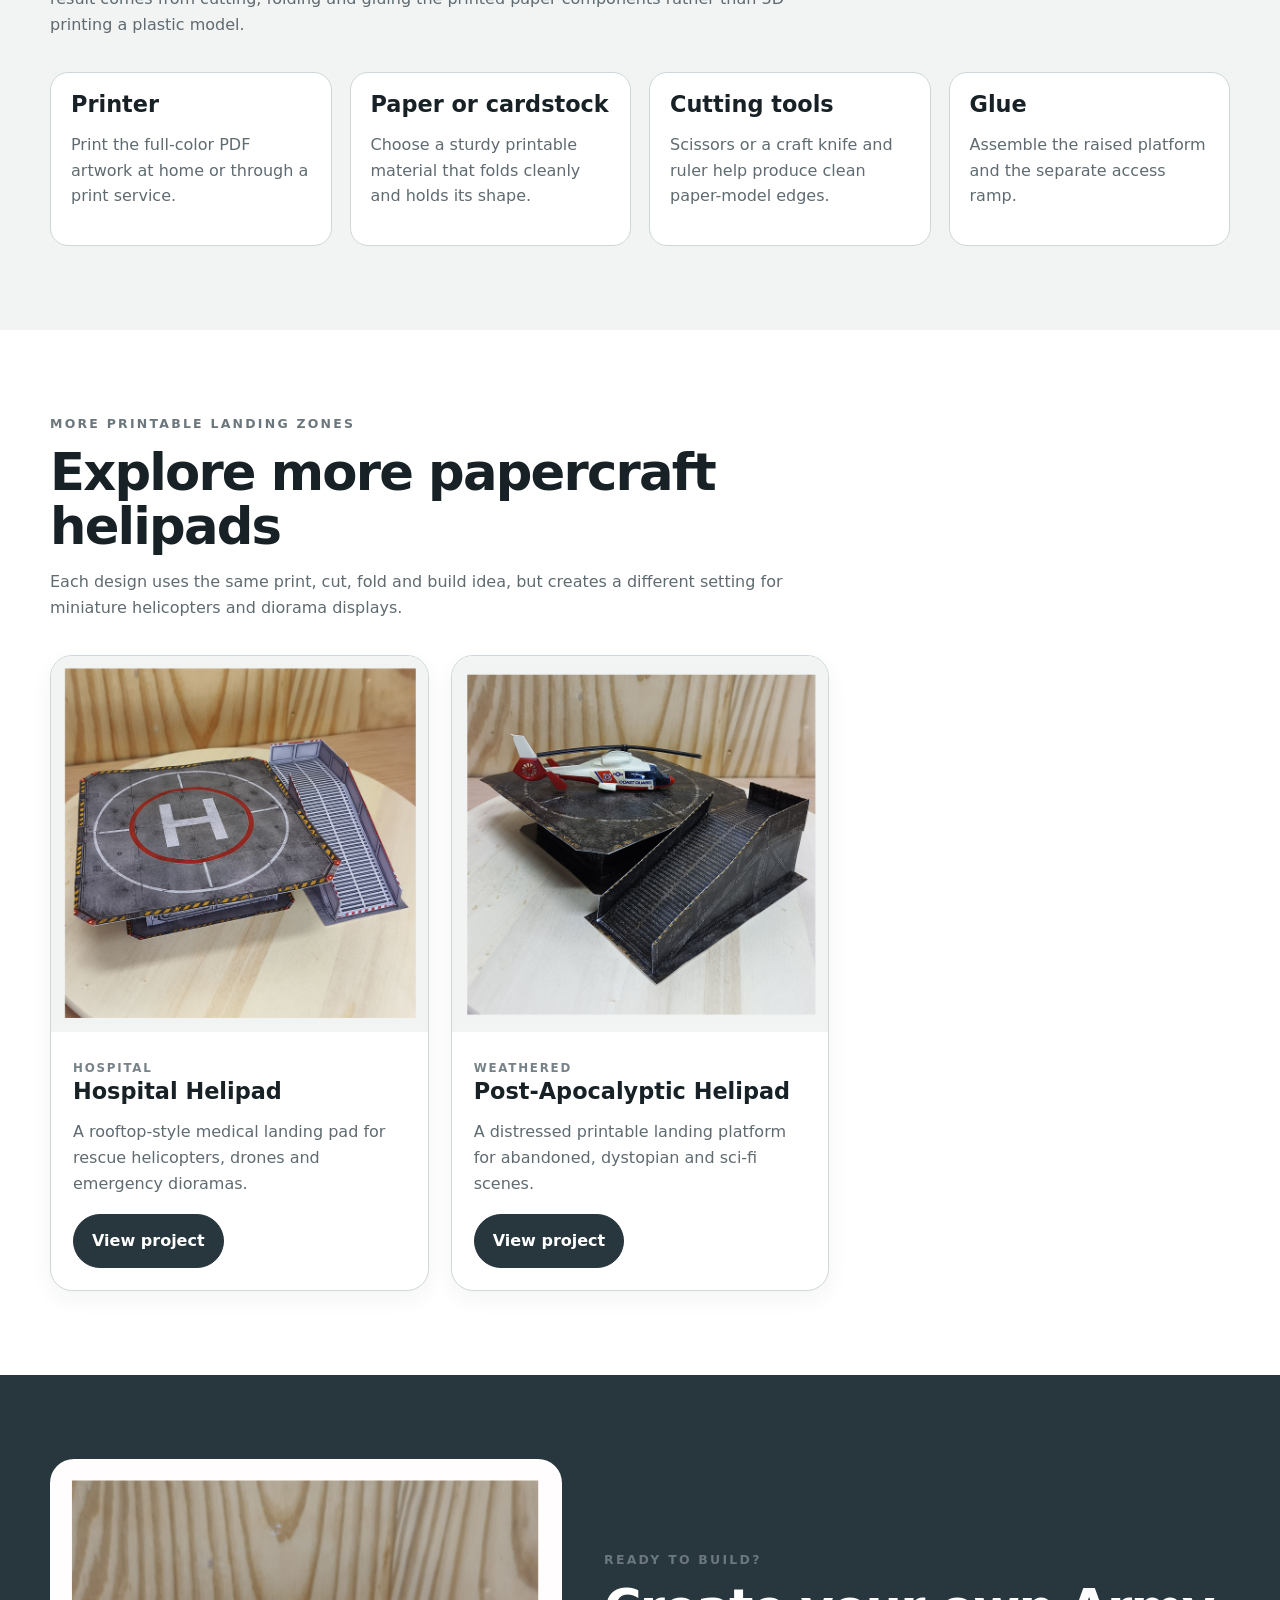
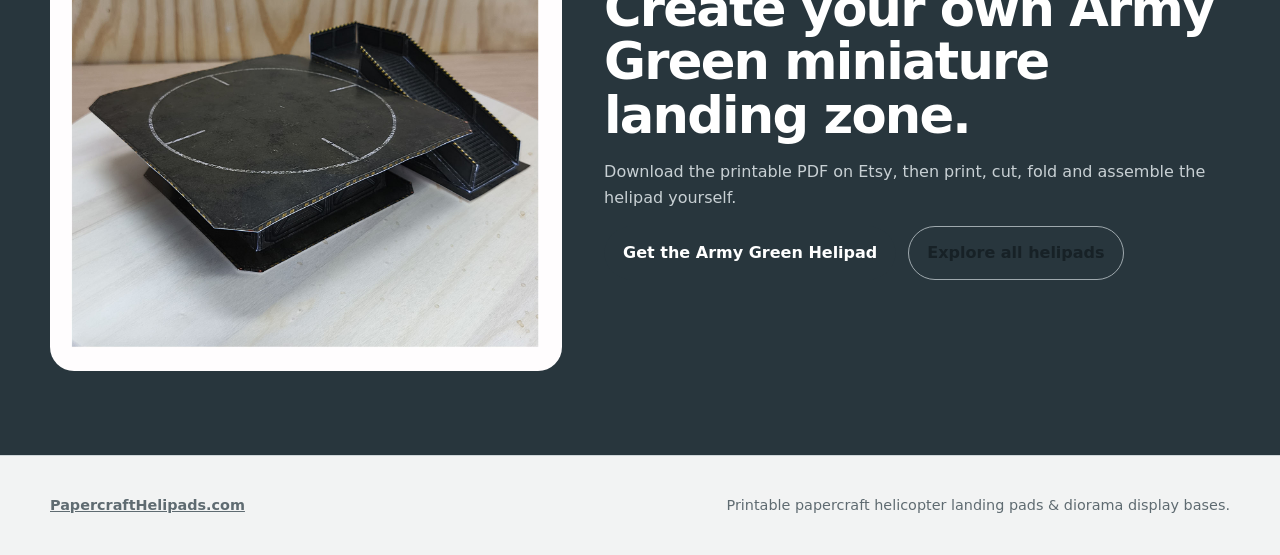
==== commit ed185b3f: "Add files via upload" ====
--- a/army-green-helipad.html
+++ b/army-green-helipad.html
@@ -173,6 +173,28 @@
     </div>
   </section>
 
+
+  <section class="section white">
+    <div class="container">
+      <div class="section-intro">
+        <p class="eyebrow">More printable landing zones</p>
+        <h2>Explore more papercraft helipads</h2>
+        <p class="muted">Each design uses the same print, cut, fold and build idea, but creates a different setting for miniature helicopters and diorama displays.</p>
+      </div>
+      <div class="design-grid">
+        
+        <article class="card">
+          <img src="printable-hospital-helipad-top-view.jpg" alt="Completed printable hospital helipad and detachable access ramp viewed from above" loading="lazy" width="1600" height="1600">
+          <div class="card-body"><span class="card-kicker">Hospital</span><h3>Hospital Helipad</h3><p>A rooftop-style medical landing pad for rescue helicopters, drones and emergency dioramas.</p><a class="button" href="hospital-helipad.html">View project</a></div>
+        </article>
+        <article class="card">
+          <img src="post-apocalyptic-helipad-diorama-helicopter.jpg" alt="Completed post-apocalyptic papercraft helipad with miniature helicopter" loading="lazy" width="1600" height="1600">
+          <div class="card-body"><span class="card-kicker">Weathered</span><h3>Post-Apocalyptic Helipad</h3><p>A distressed printable landing platform for abandoned, dystopian and sci-fi scenes.</p><a class="button" href="post-apocalyptic-helipad.html">View project</a></div>
+        </article>
+      </div>
+    </div>
+  </section>
+
   <section class="section dark">
     <div class="container final-cta">
       <img src="army-green-helicopter-display-base.jpg" alt="Completed Army Green papercraft helicopter display base with raised platform and access ramp" loading="lazy" width="1600" height="1600">
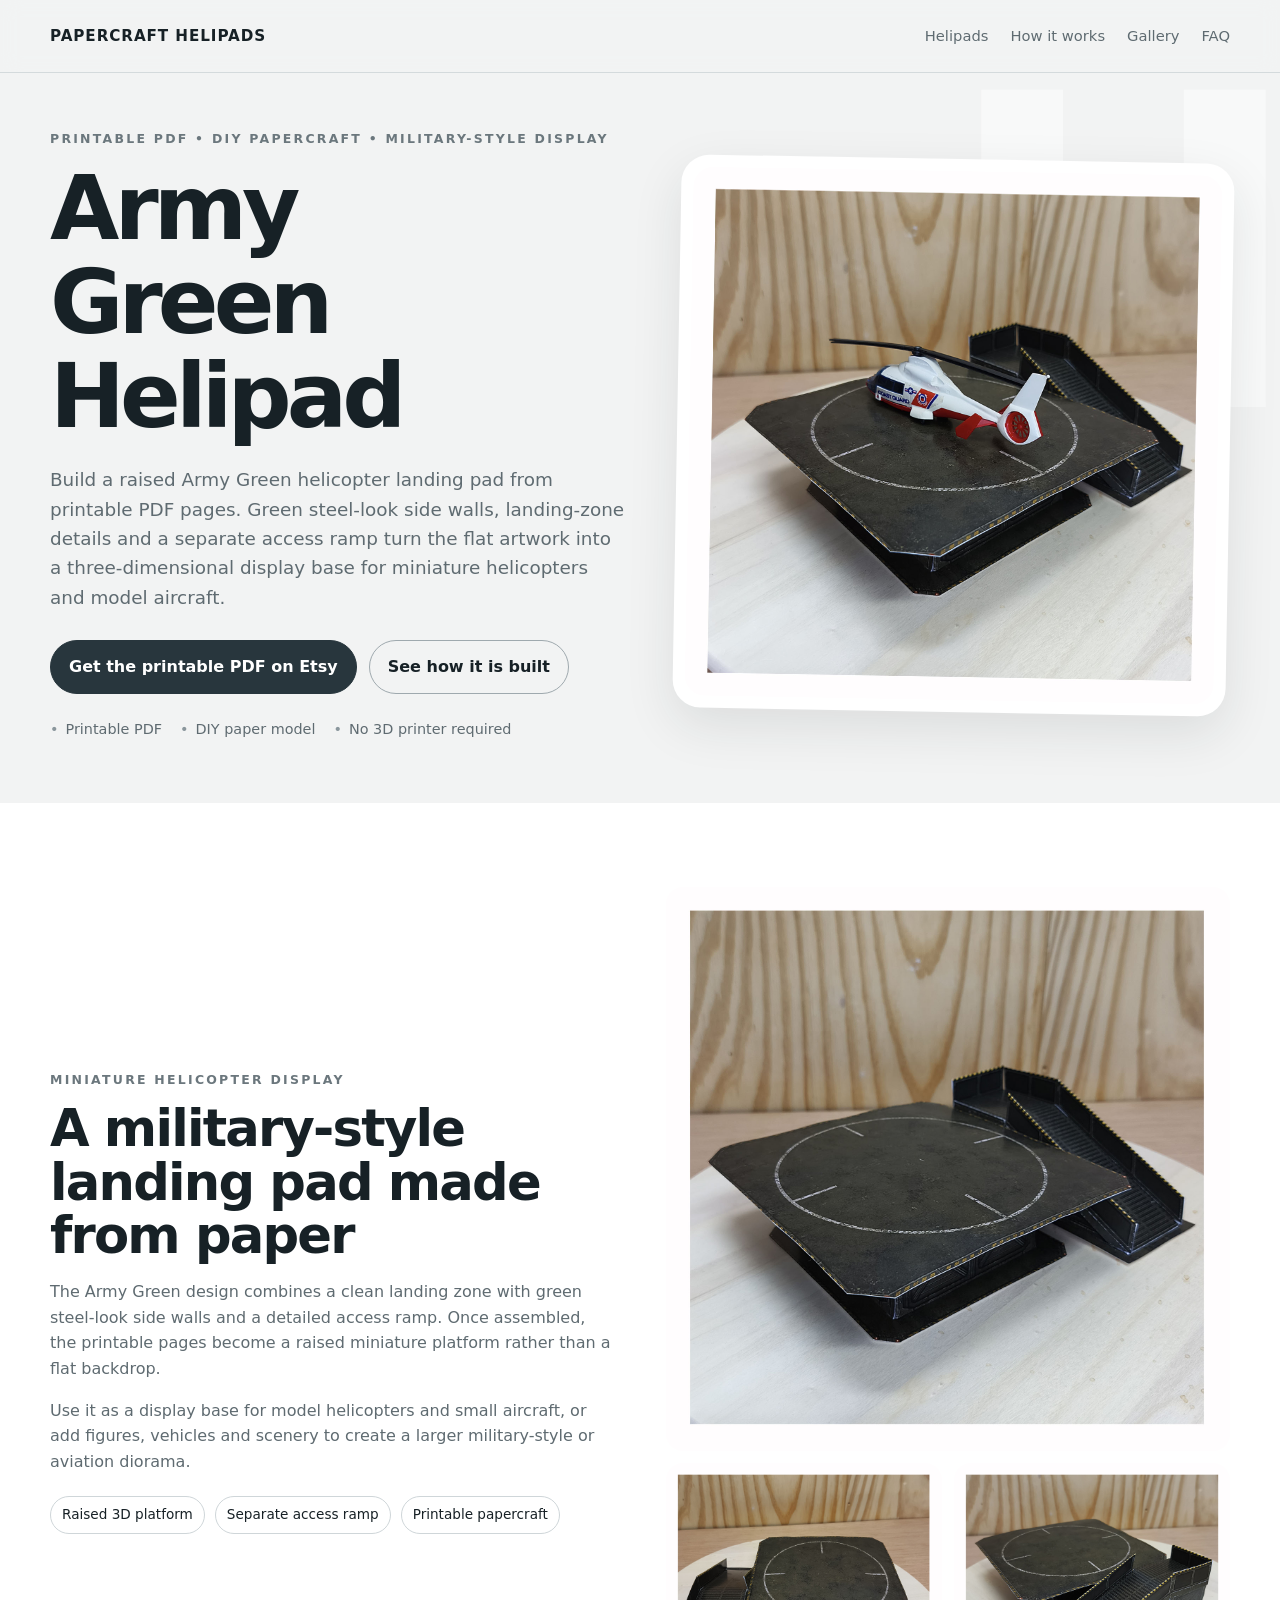
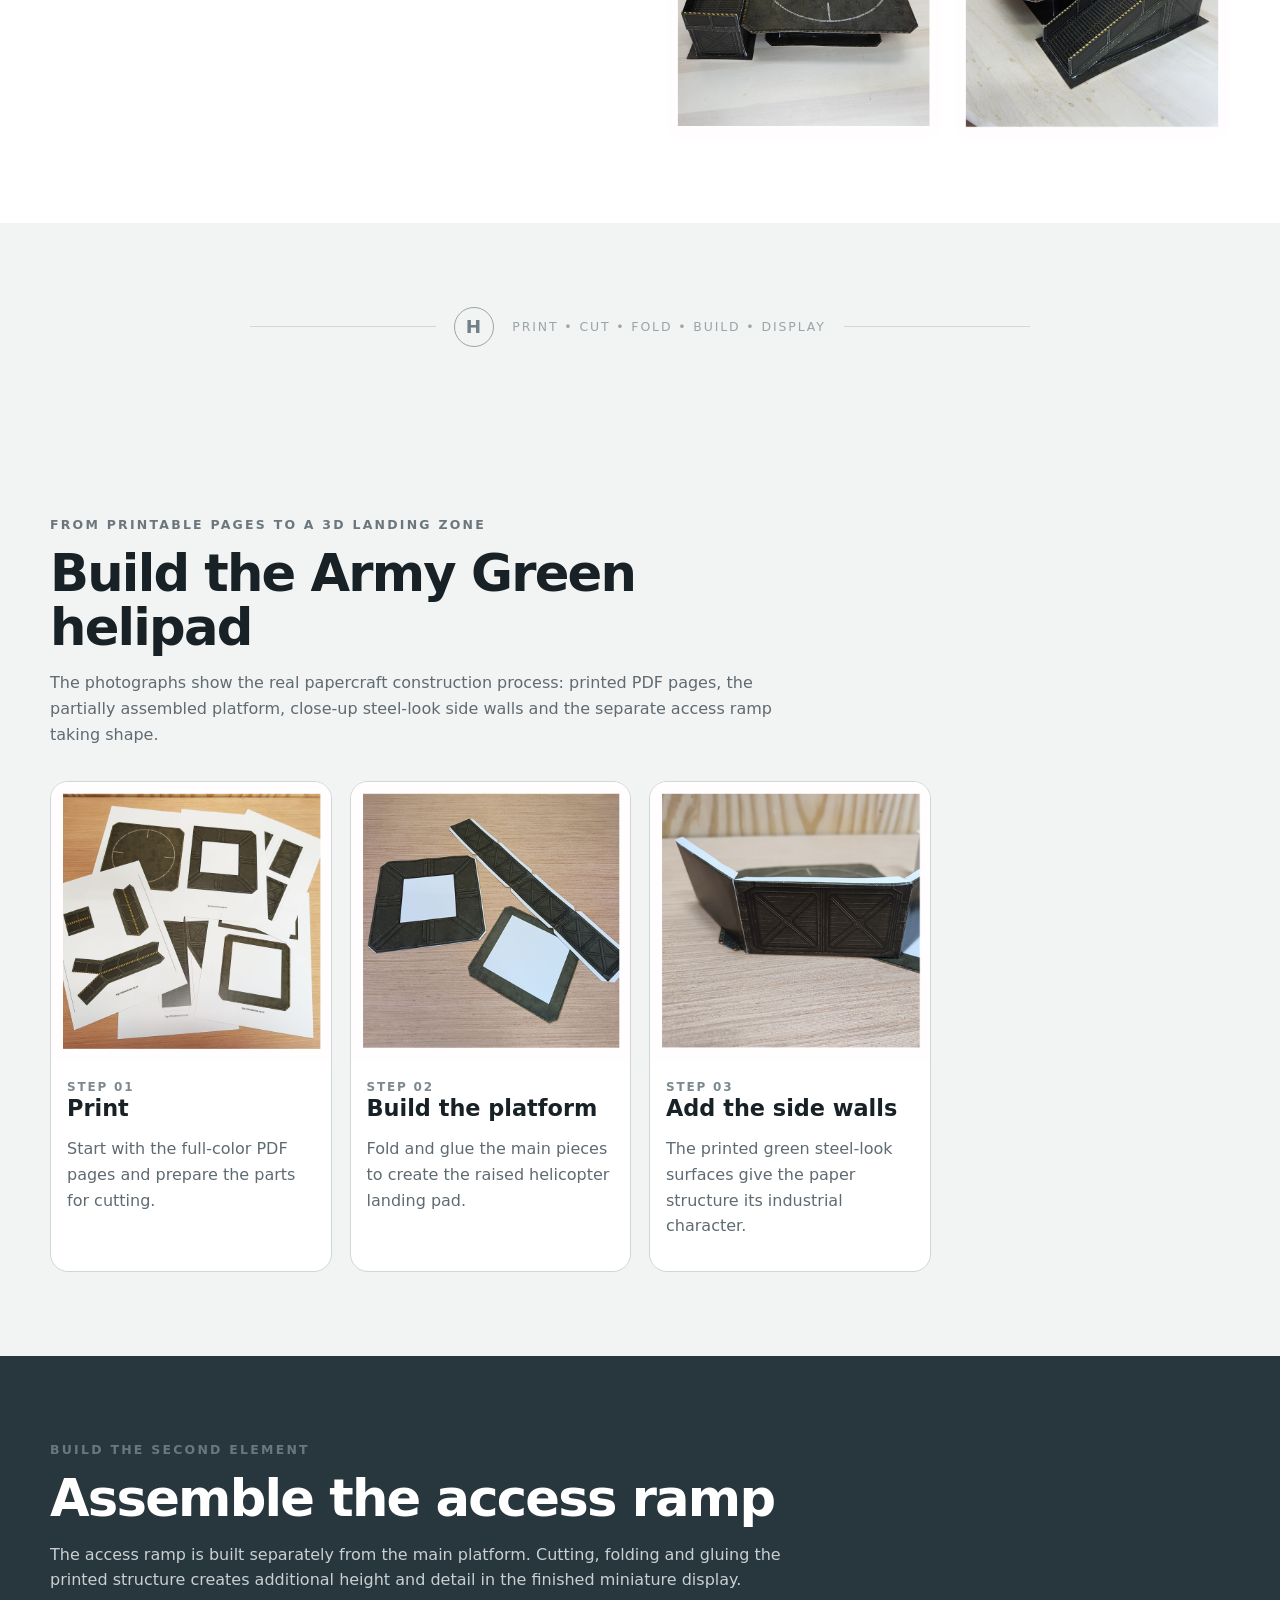
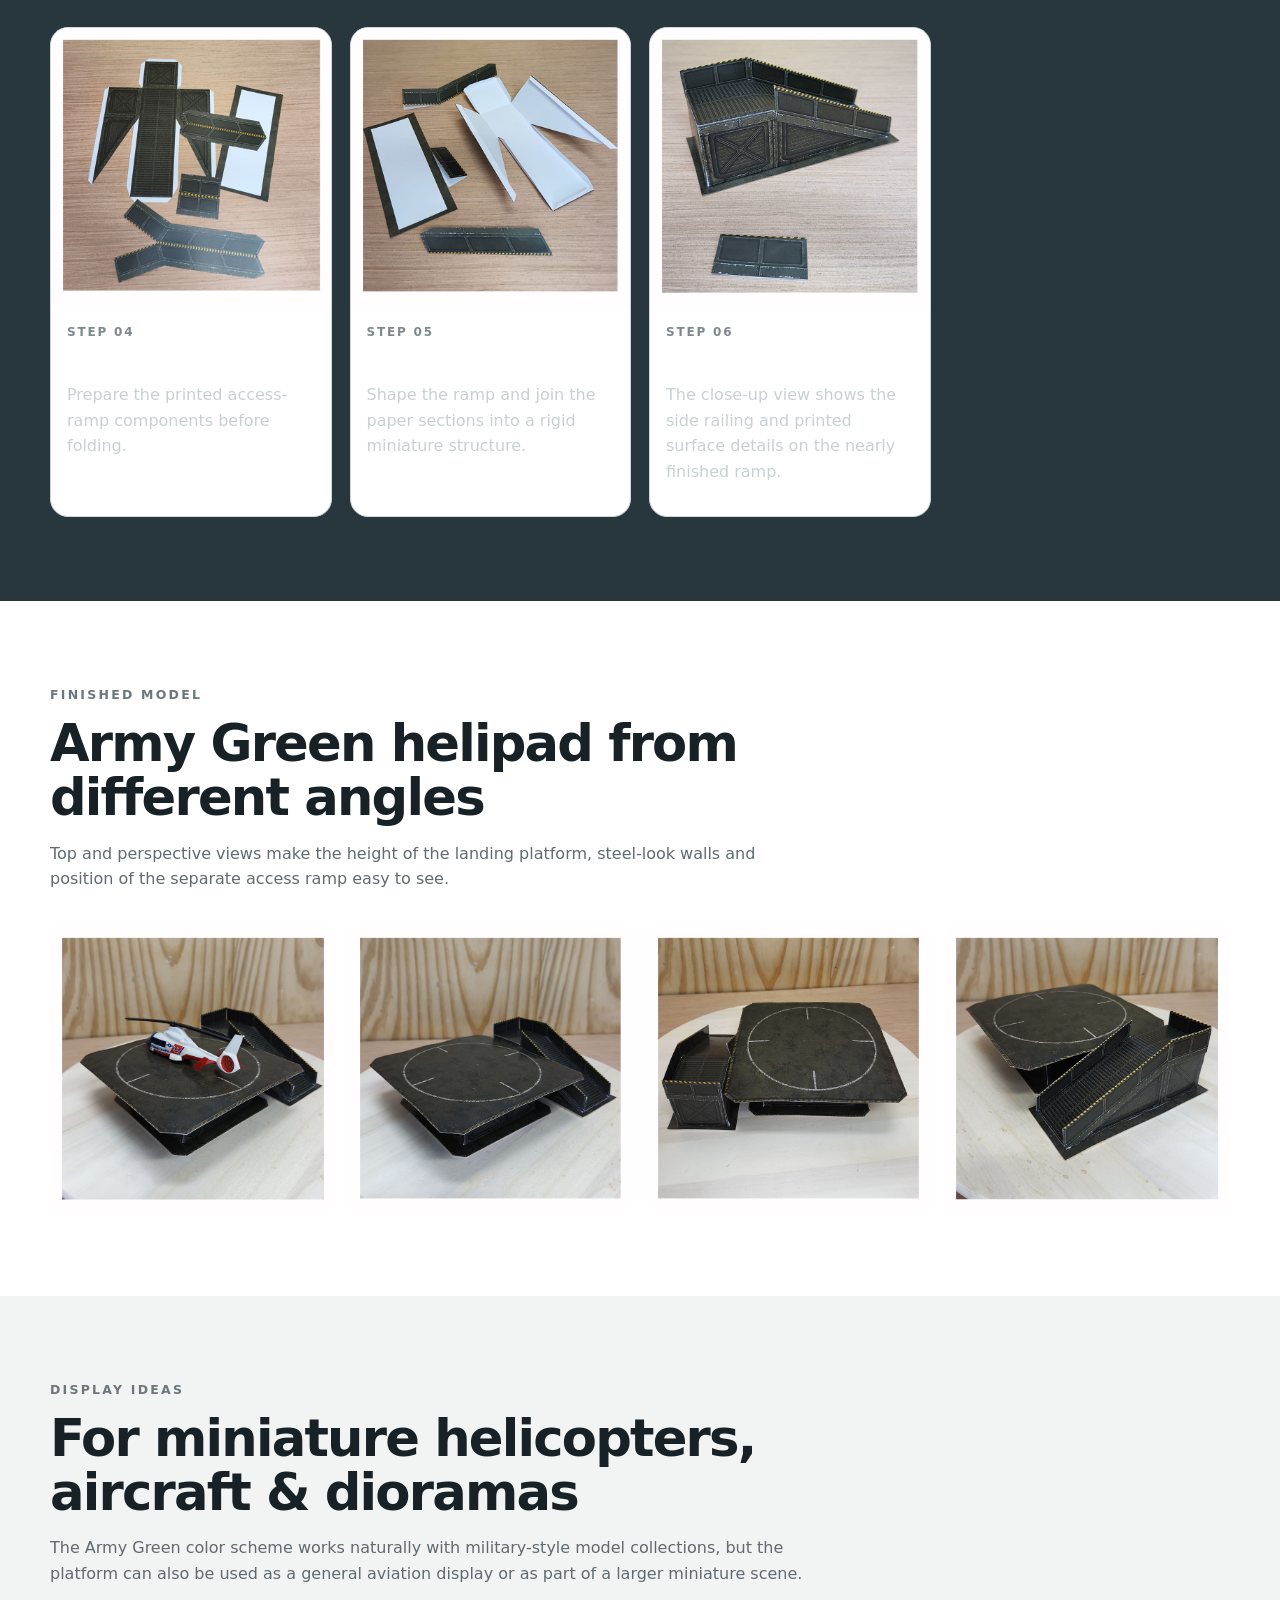
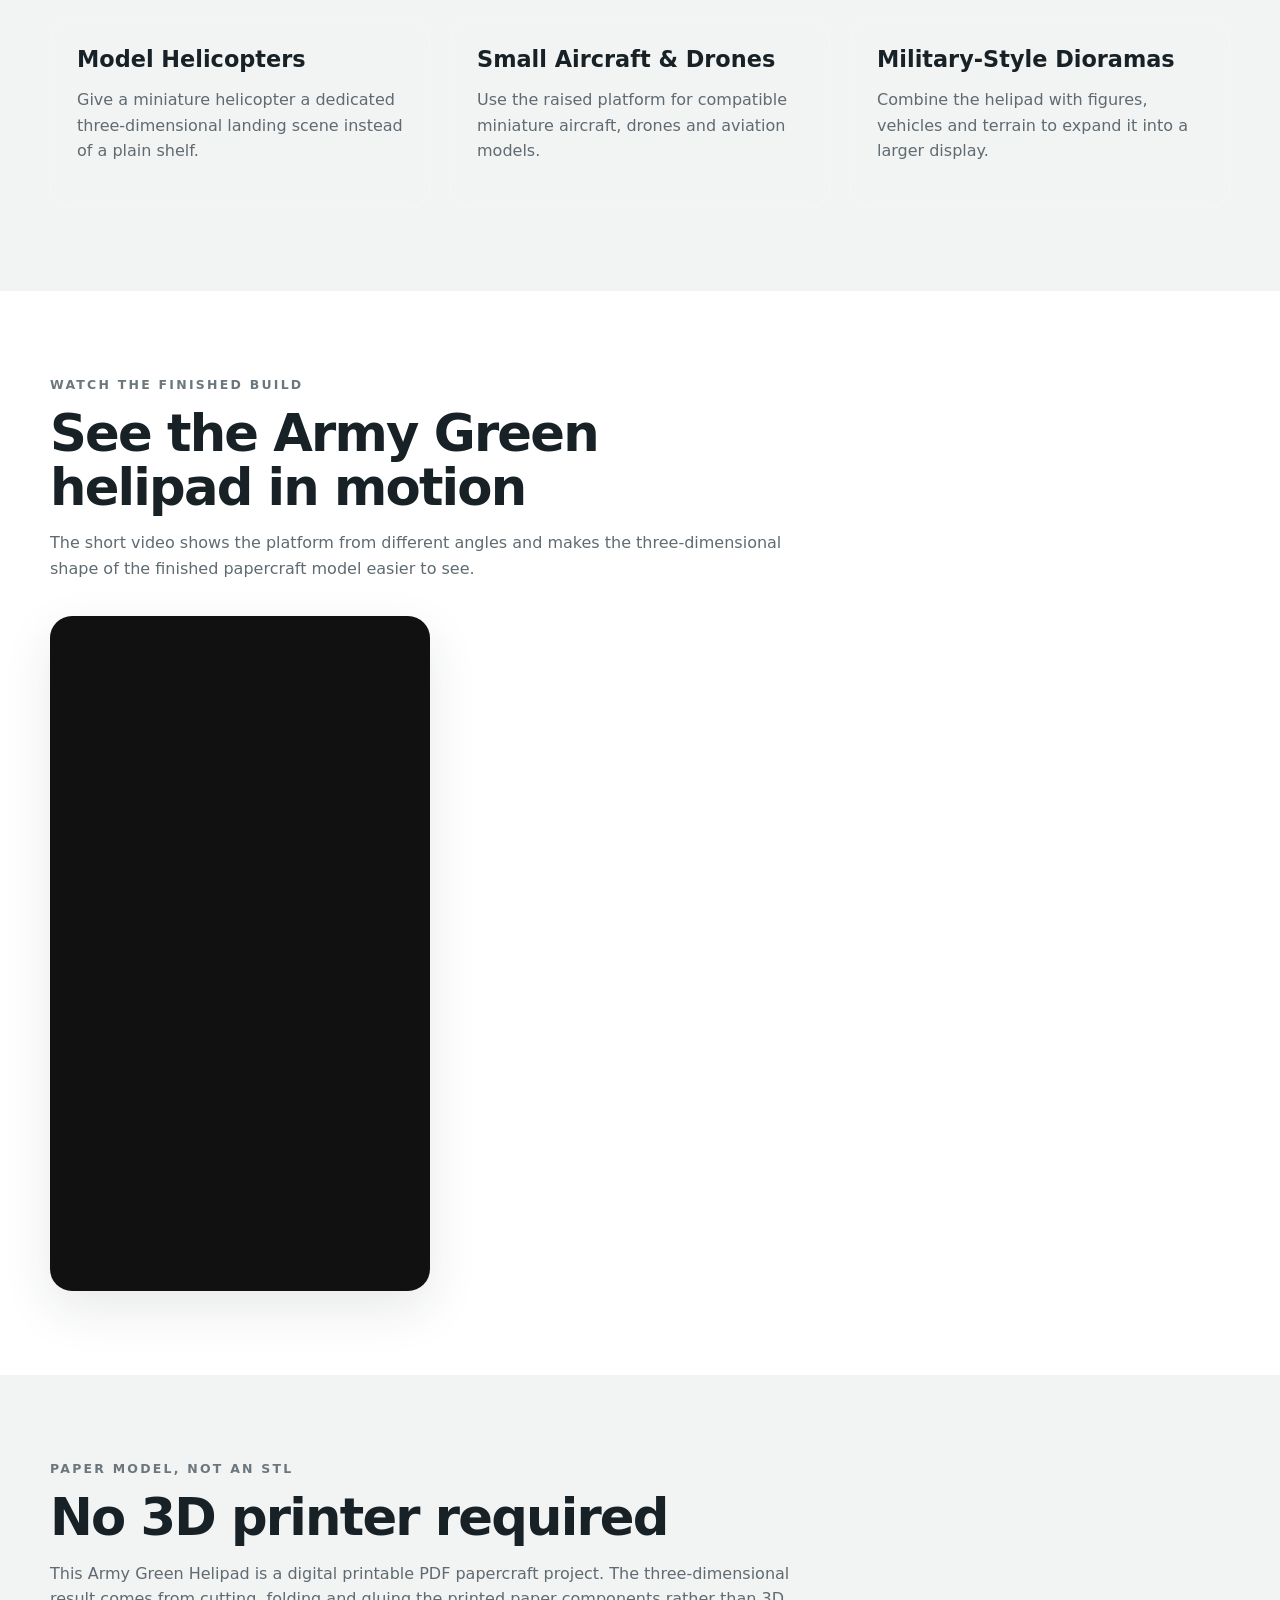
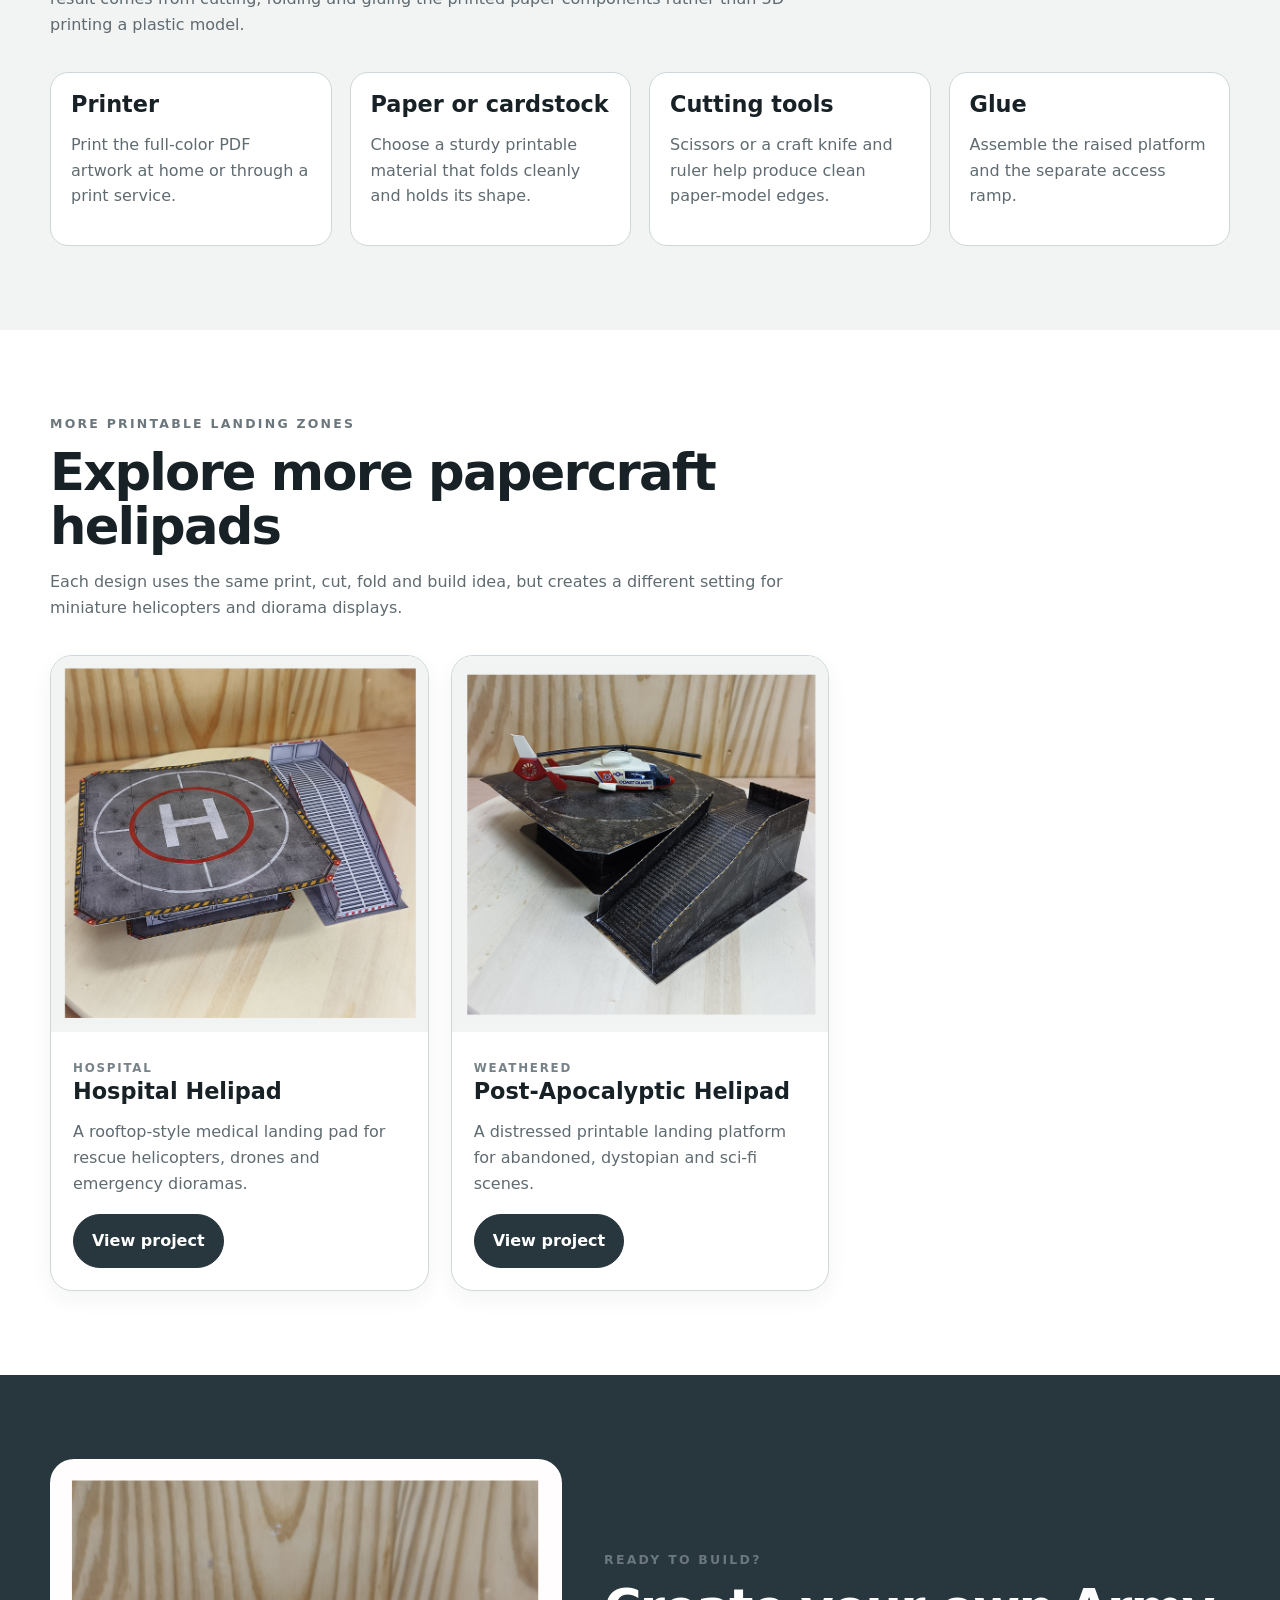
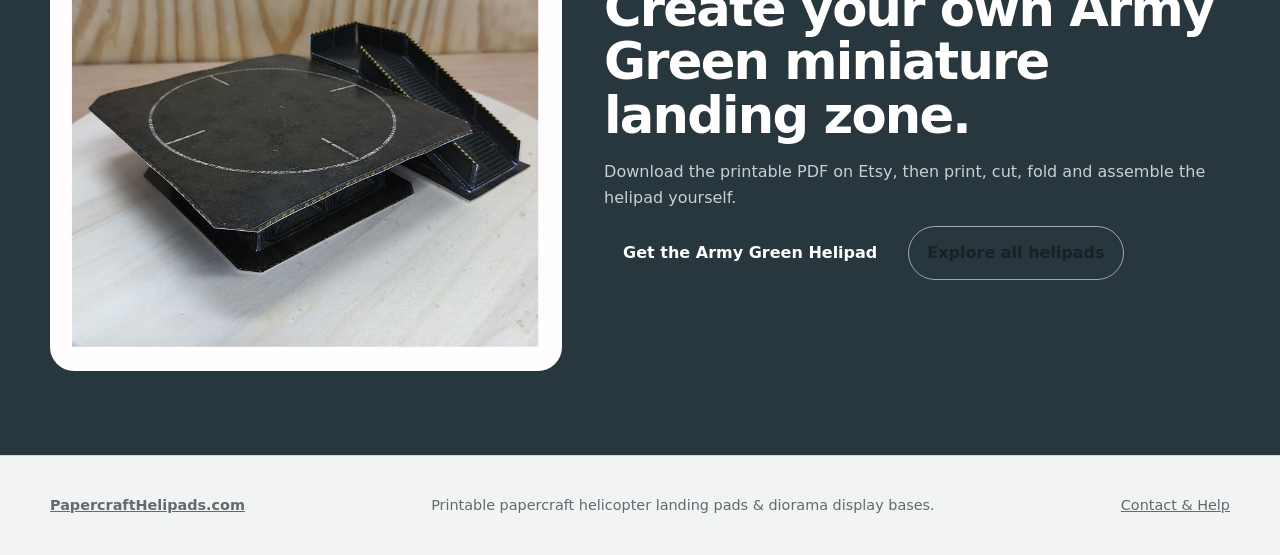
==== commit 62dba642: "Add files via upload" ====
--- a/army-green-helipad.html
+++ b/army-green-helipad.html
@@ -215,7 +215,8 @@
   <div class="container footer-row">
     <strong><a href="index.html">PapercraftHelipads.com</a></strong>
     <span>Printable papercraft helicopter landing pads & diorama display bases.</span>
+    <span><a href="/contact.html">Contact &amp; Help</a></span>
   </div>
 </footer>
 </body>
-</html>
+</html>
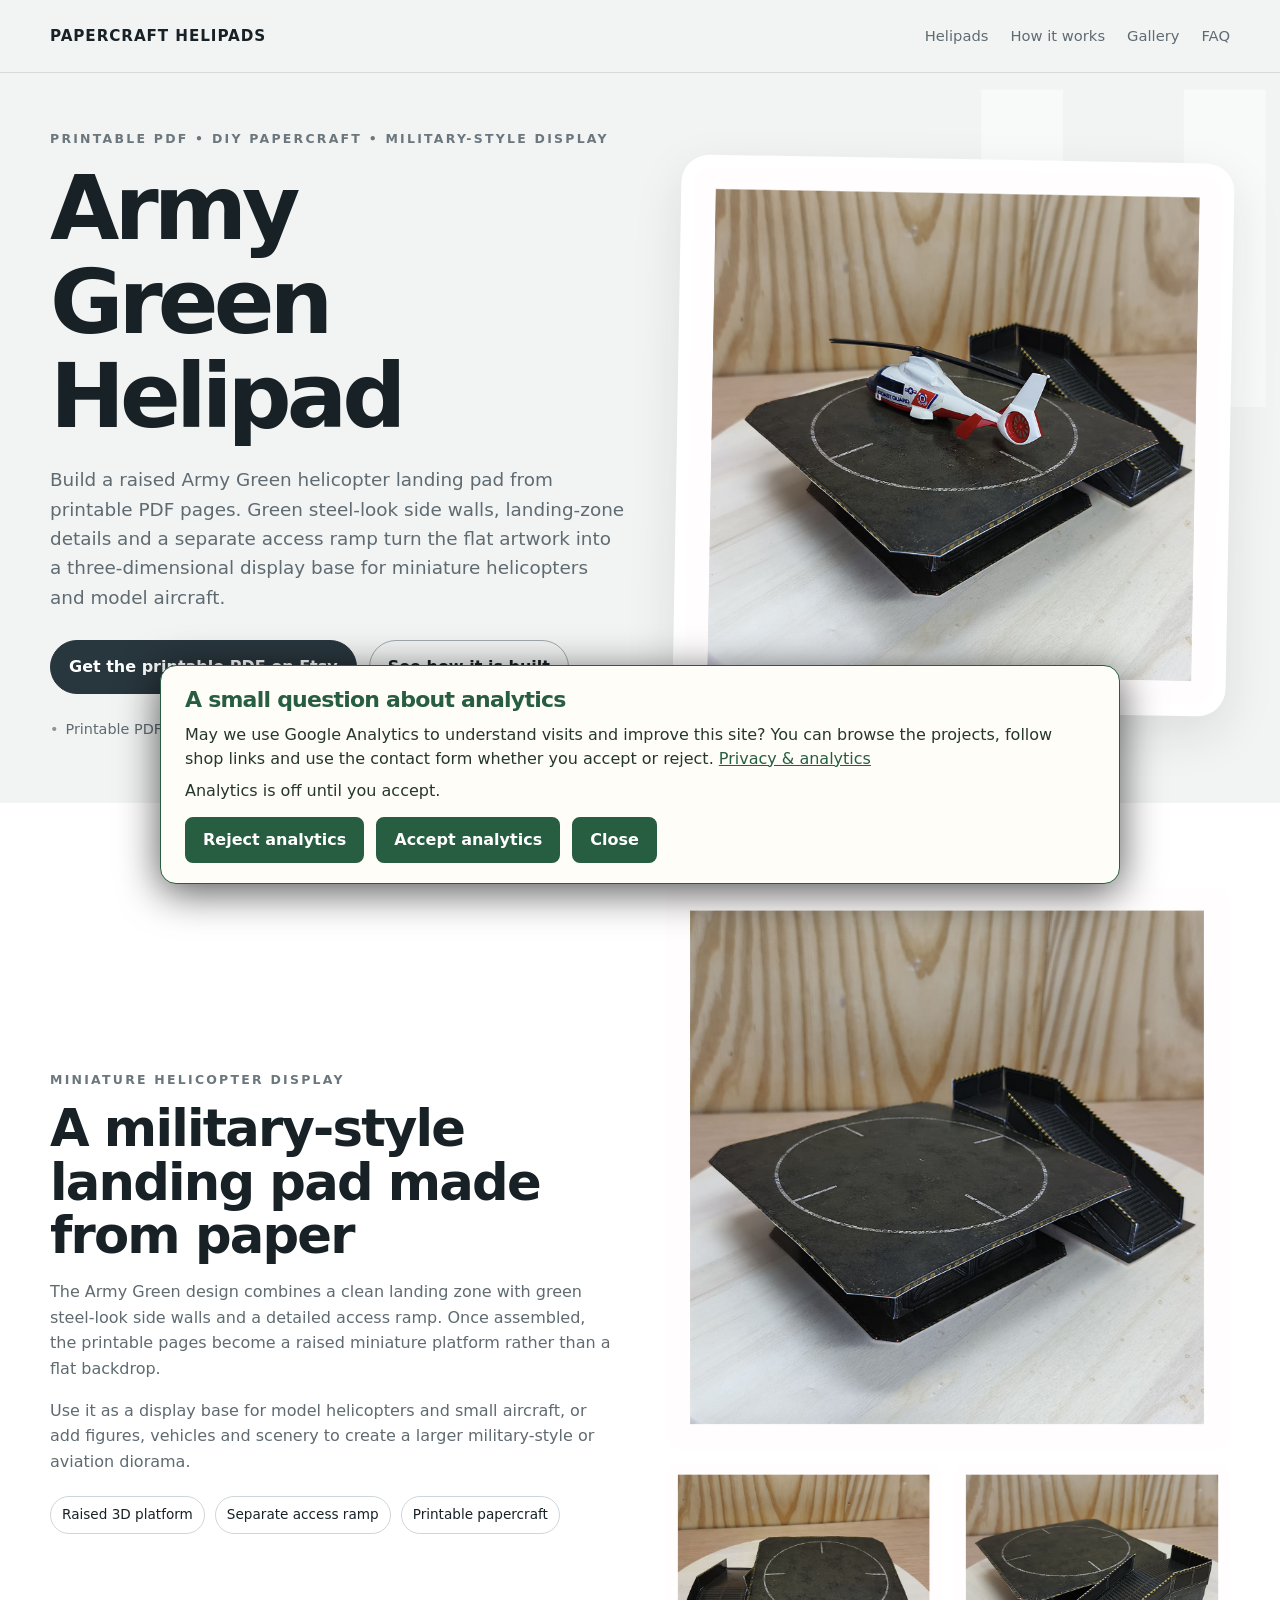
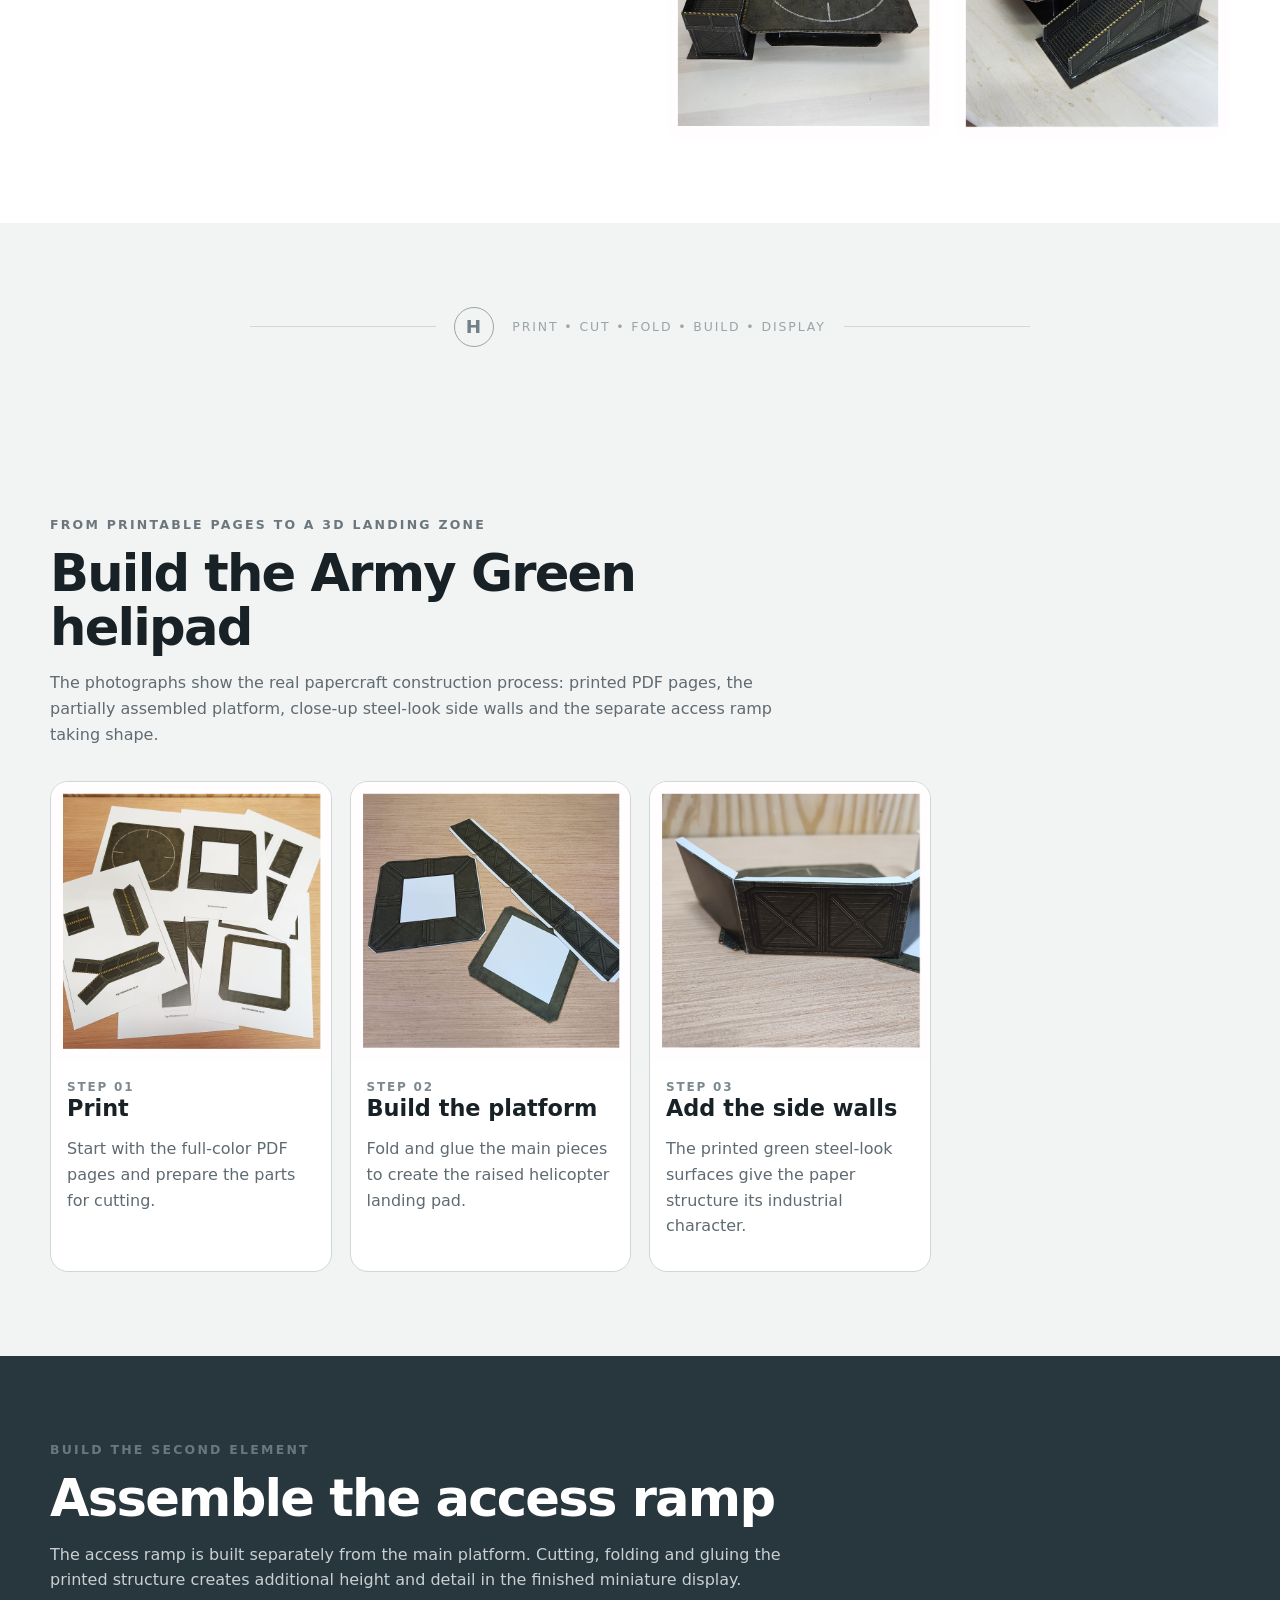
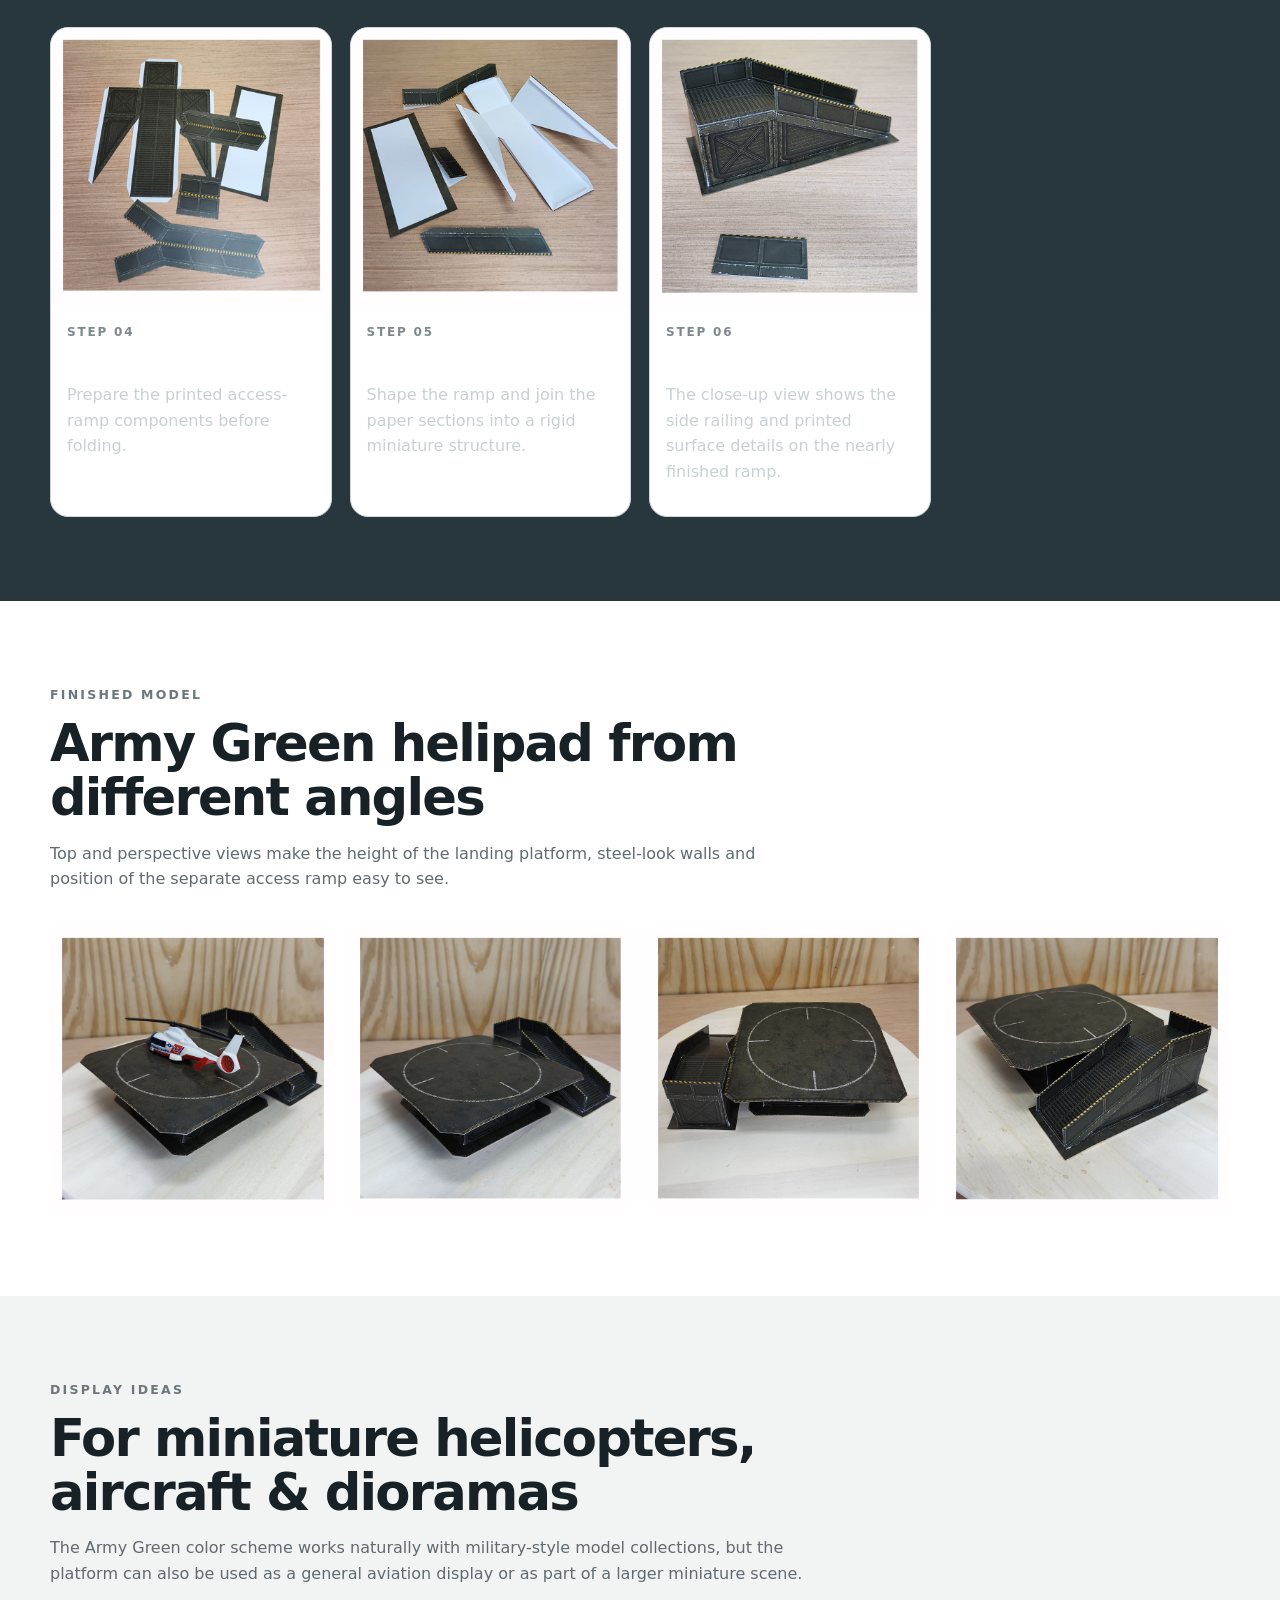
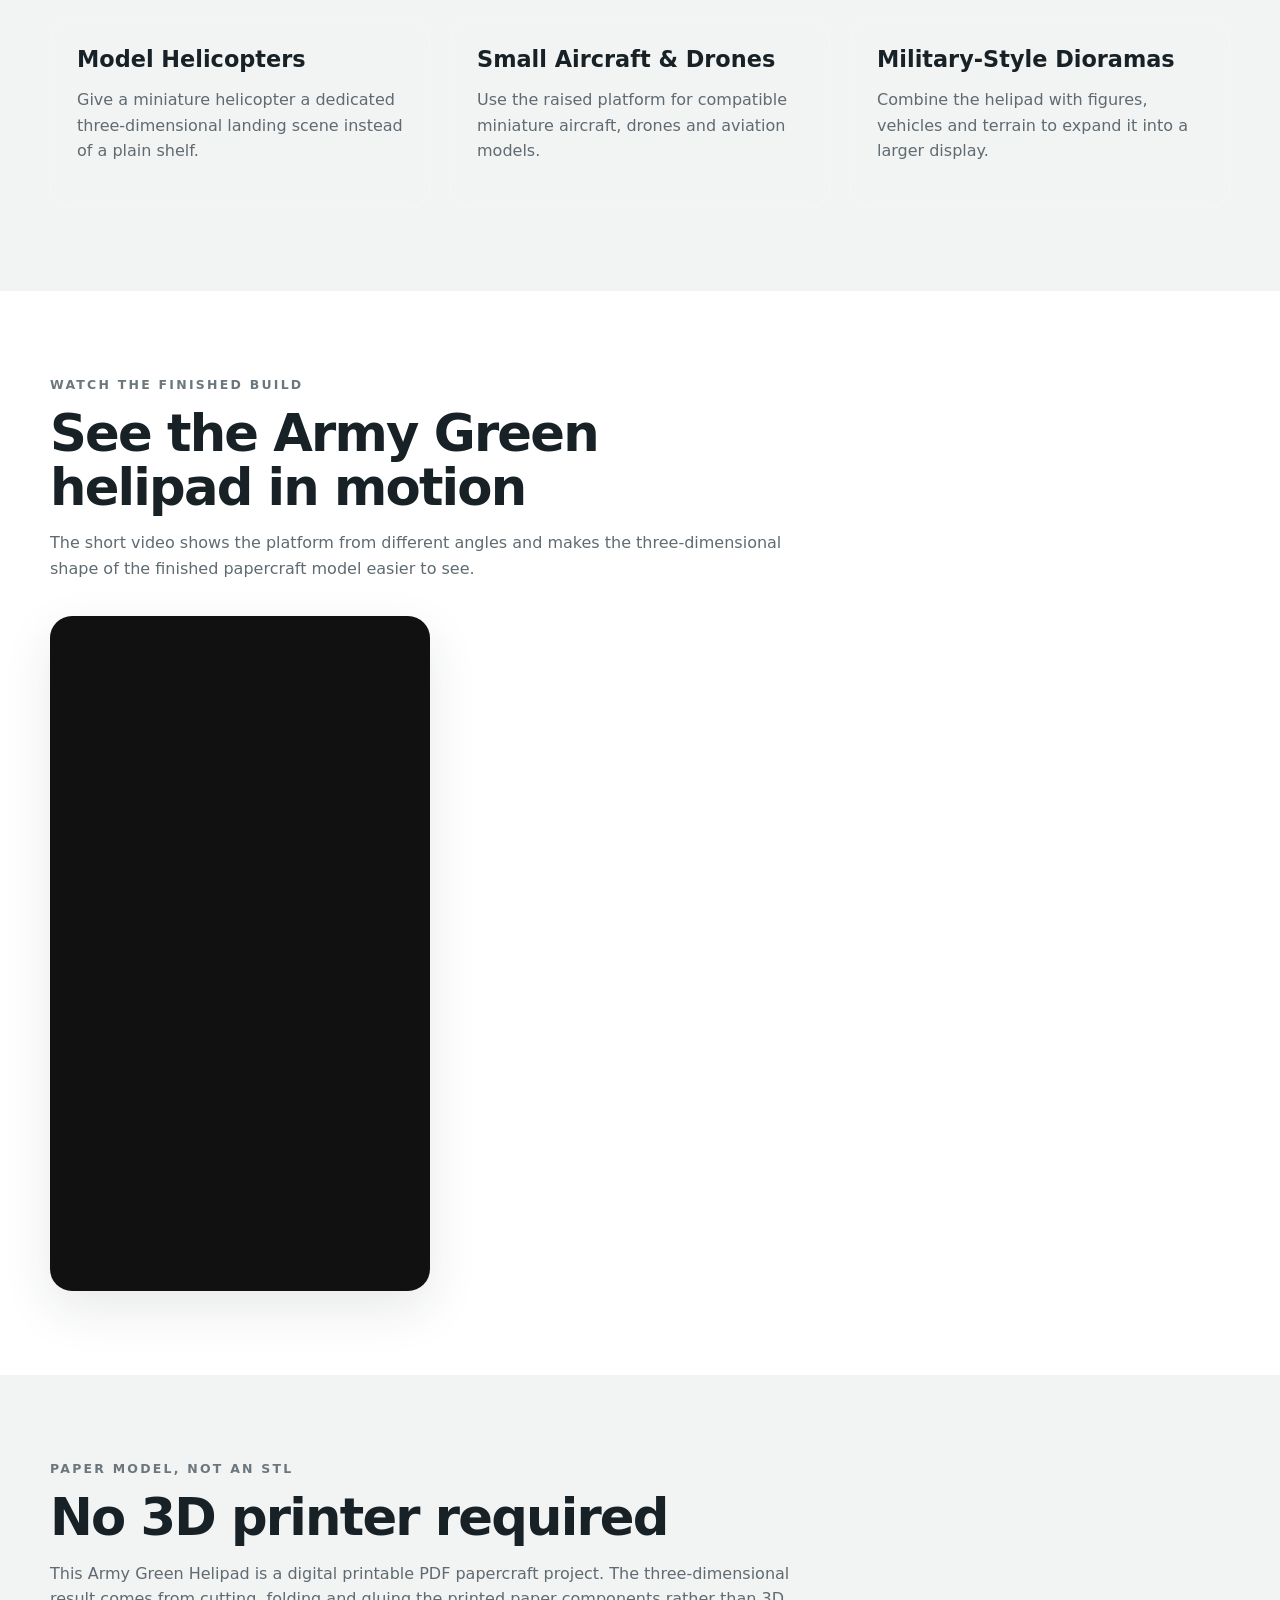
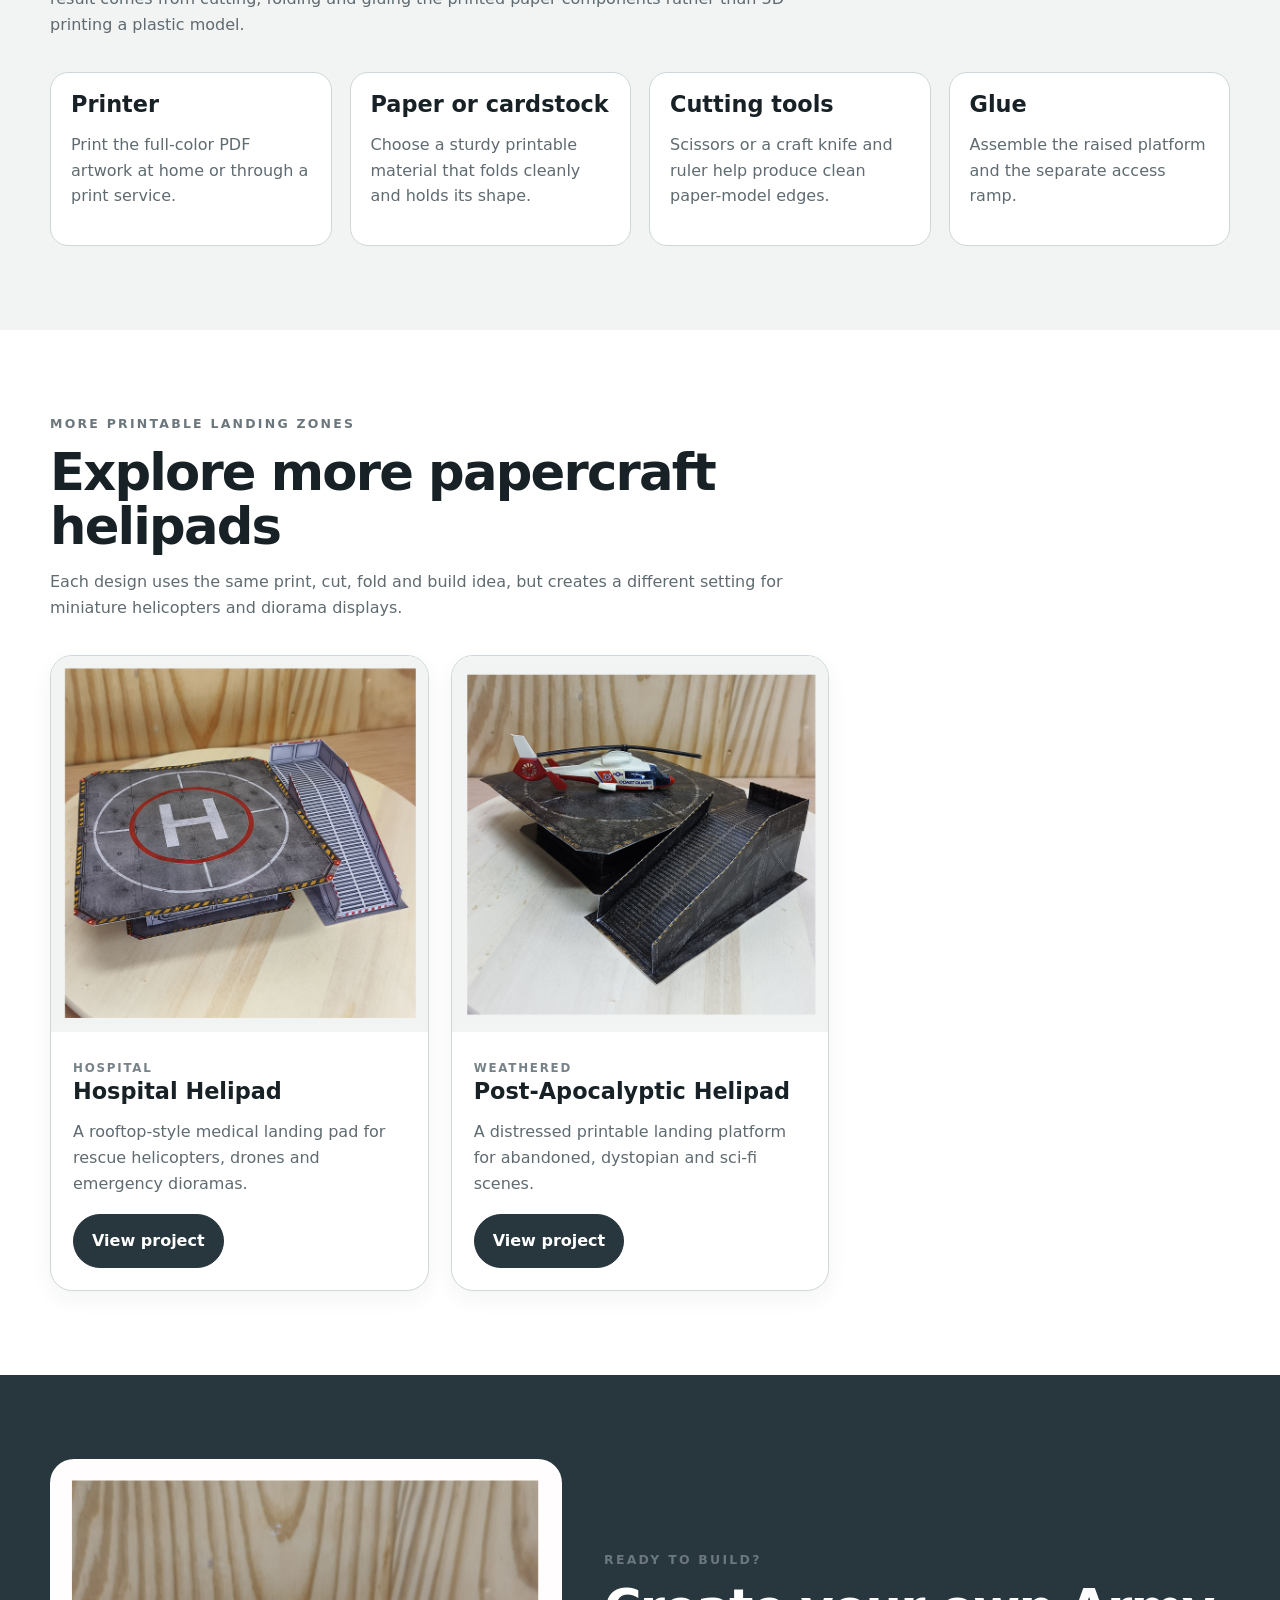
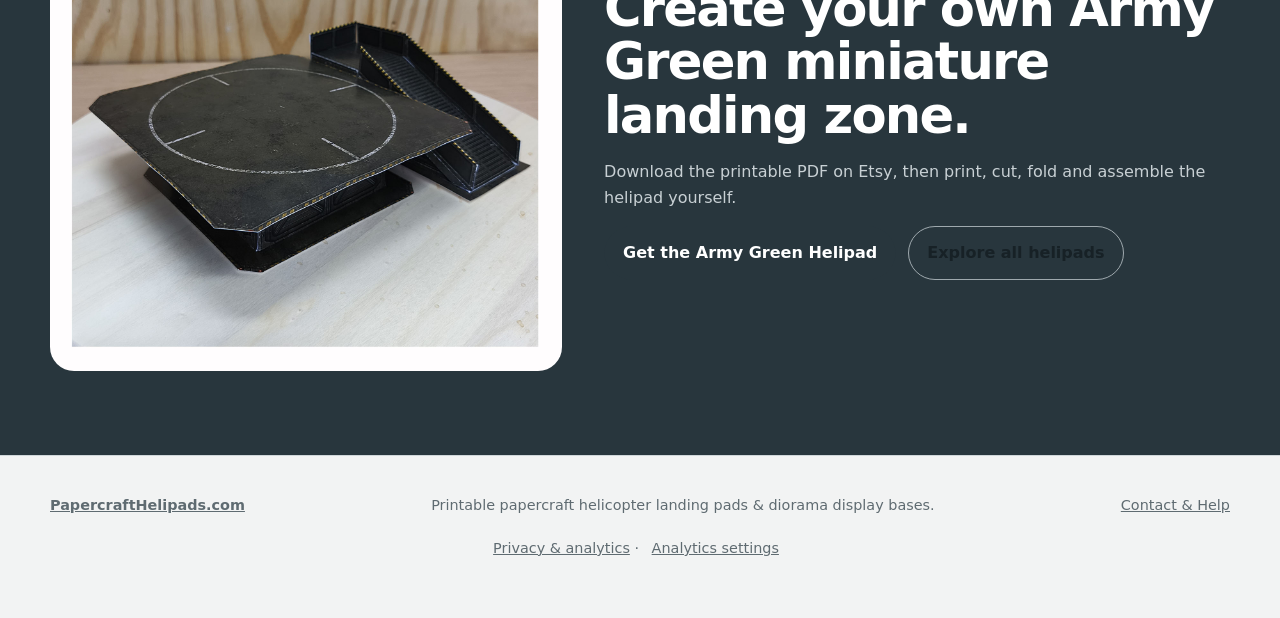
==== commit b1f1ec68: "Add files via upload" ====
--- a/army-green-helipad.html
+++ b/army-green-helipad.html
@@ -13,6 +13,8 @@
   <meta property="og:url" content="https://papercrafthelipads.com/army-green-helipad.html">
   <meta property="og:image" content="https://papercrafthelipads.com/army-green-helipad-diorama-helicopter.jpg">
   <link rel="stylesheet" href="styles.css">
+<link rel="stylesheet" href="/analytics-consent.css">
+<script defer src="/analytics-consent.js"></script>
 </head>
 <body>
 <header class="site-header">
@@ -217,6 +219,6 @@
     <span>Printable papercraft helicopter landing pads & diorama display bases.</span>
     <span><a href="/contact.html">Contact &amp; Help</a></span>
   </div>
-</footer>
+<div class="analytics-footer"><a href="/privacy.html">Privacy &amp; analytics</a> · <button type="button" class="analytics-settings">Analytics settings</button></div></footer>
 </body>
 </html>
--- a/analytics-consent.css
+++ b/analytics-consent.css
@@ -0,0 +1,3 @@
+.analytics-settings{font:inherit;background:none;border:0;color:#275d40;text-decoration:underline;cursor:pointer;padding:.5rem}.analytics-banner{position:fixed;z-index:10000;bottom:16px;left:16px;right:16px;max-width:960px;margin:auto;padding:20px 24px;background:#fffdf7;color:#25372c;border:1px solid #275d40;border-radius:16px;box-shadow:0 8px 40px #000a;max-height:80vh;overflow:auto;text-align:left;font:16px/1.5 system-ui,sans-serif}.analytics-banner[hidden]{display:none}.analytics-banner h2{font:700 22px/1.3 system-ui,sans-serif;margin:0 0 8px;color:#275d40}.analytics-banner p{font:inherit;margin:8px 0}.analytics-banner a{color:#275d40}.analytics-actions{display:flex;gap:12px;flex-wrap:wrap;margin-top:14px}.analytics-actions button{font:600 16px/1.4 system-ui,sans-serif;background:#275d40;color:#fffdf7;border:2px solid #275d40;border-radius:8px;padding:10px 16px;cursor:pointer}.analytics-actions button:focus-visible,.analytics-settings:focus-visible{outline:3px solid #275d40;outline-offset:4px}@media(max-width:480px){.analytics-banner{padding:16px;bottom:8px;left:8px;right:8px}.analytics-actions button{flex:1 1 auto}}
+
+.analytics-actions button{color:#fff}.analytics-footer{text-align:center;padding:12px 20px}.analytics-footer a,.analytics-settings{color:inherit}.analytics-banner h2{color:#275d40}
